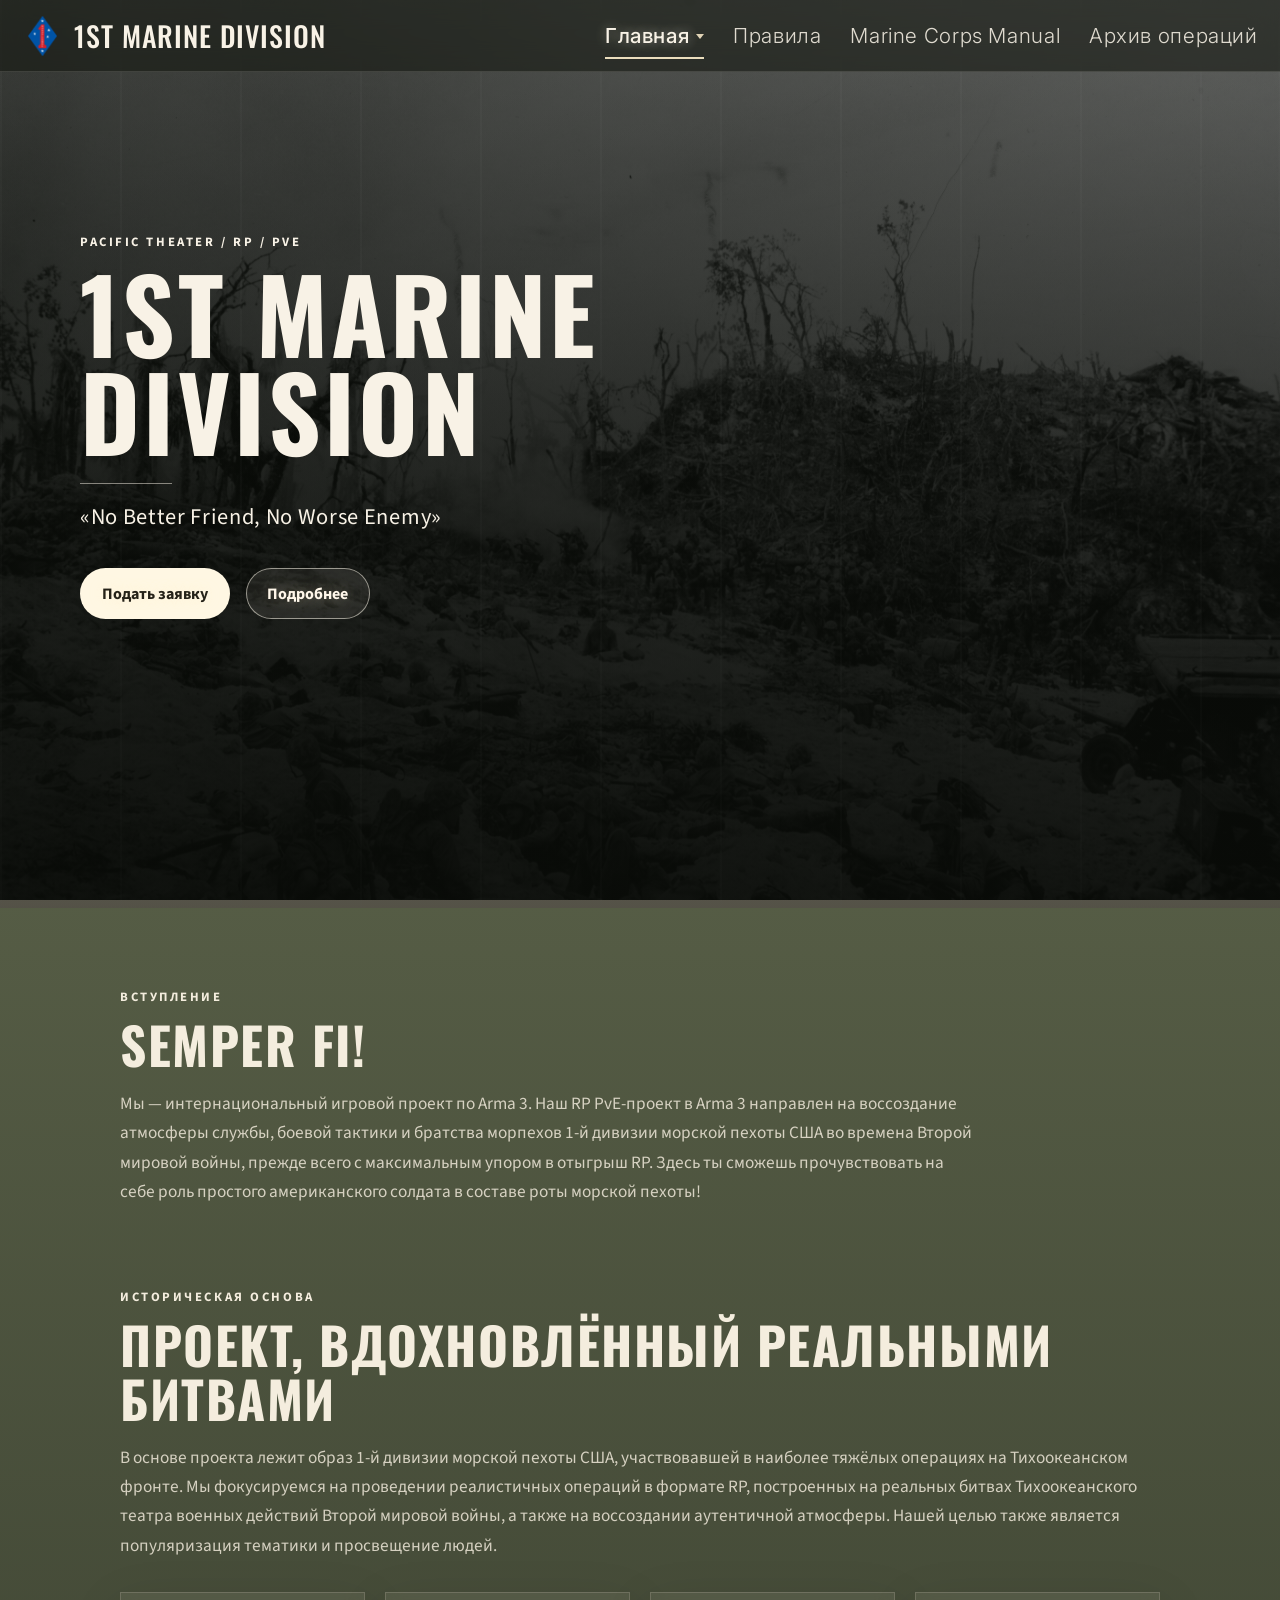
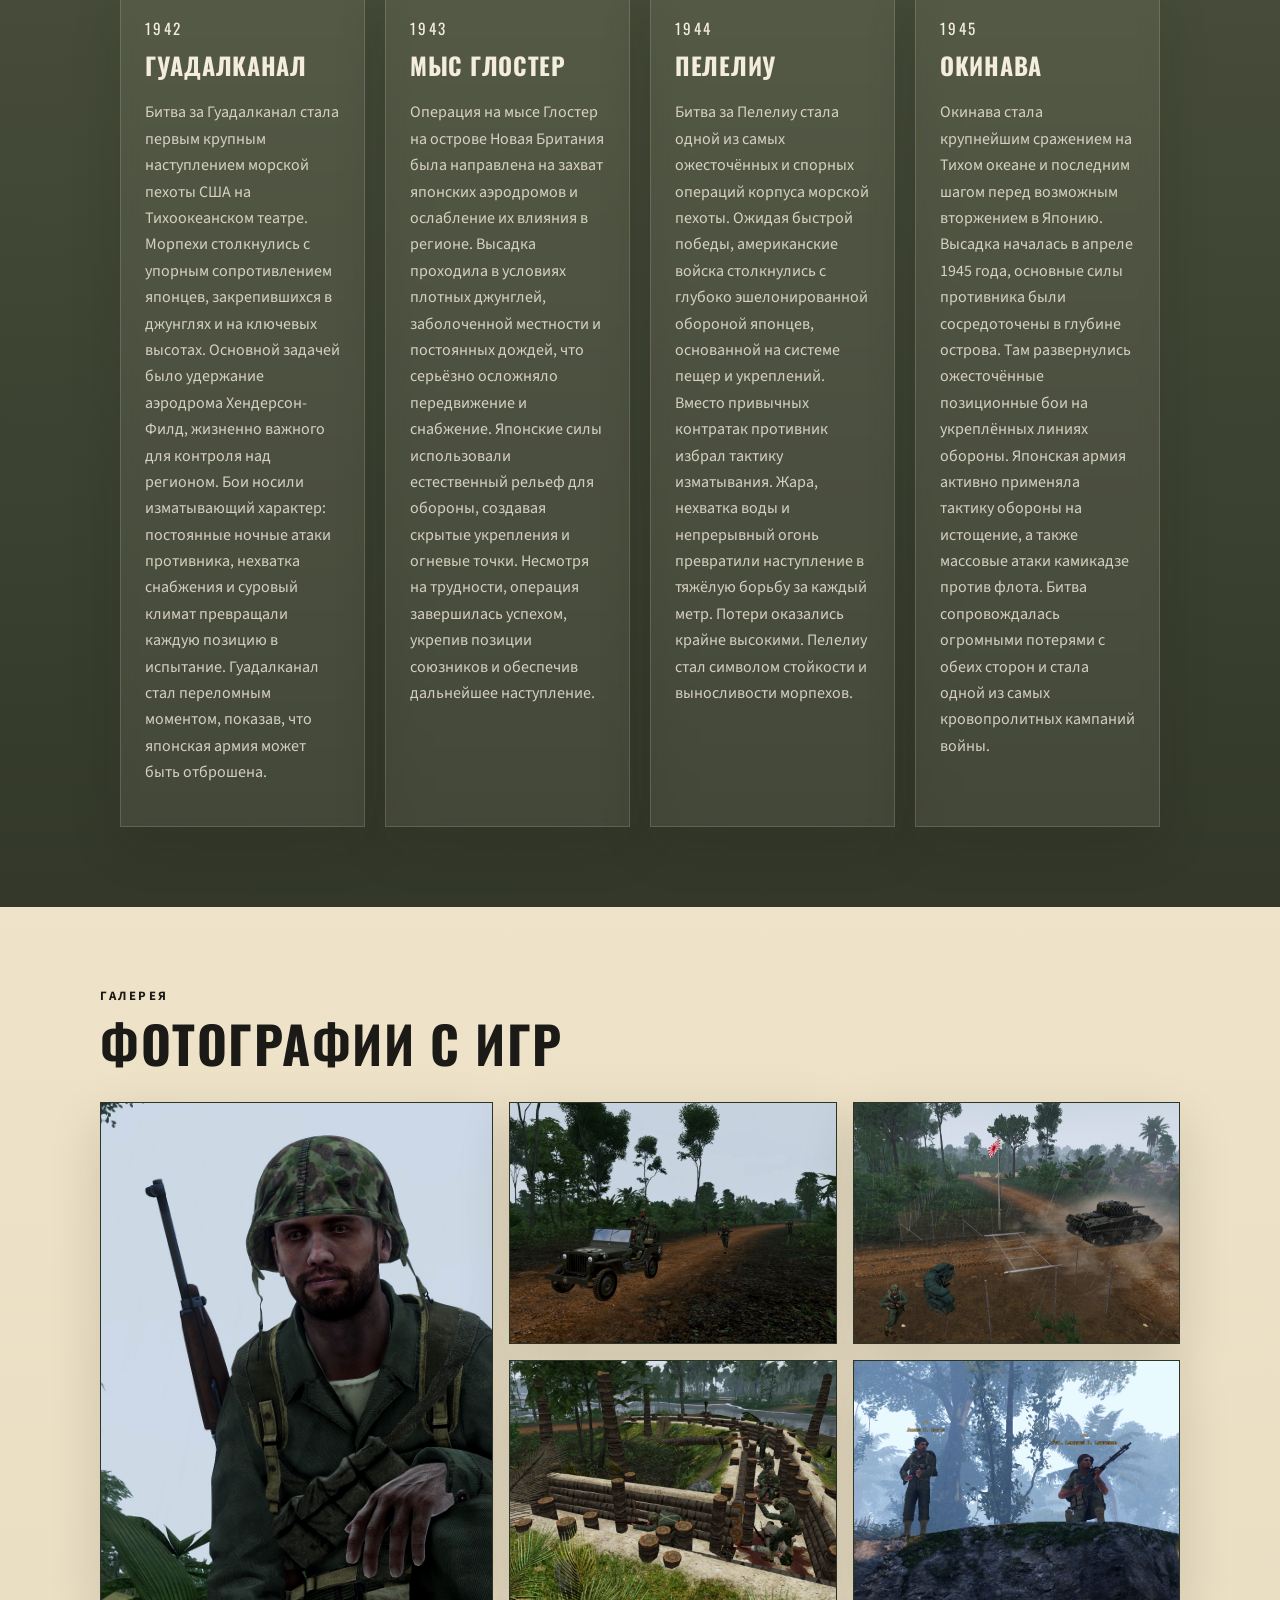
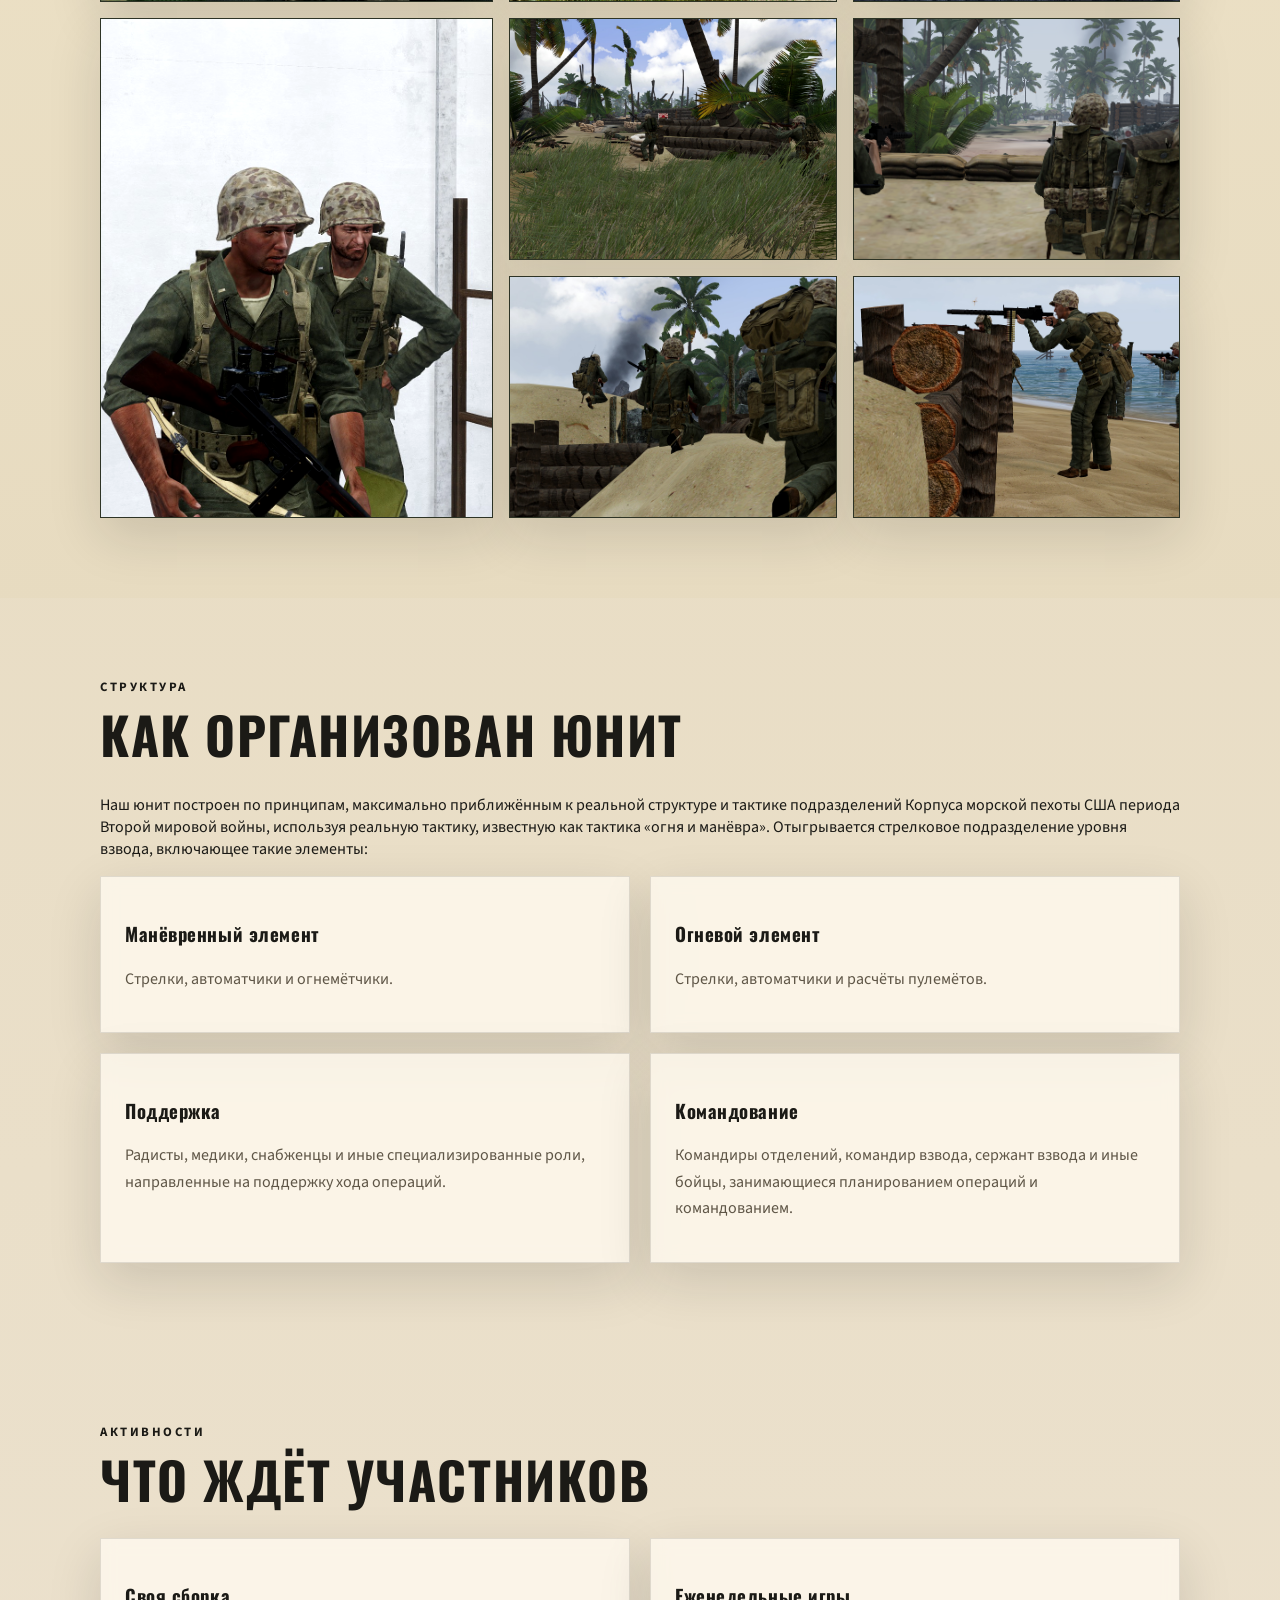
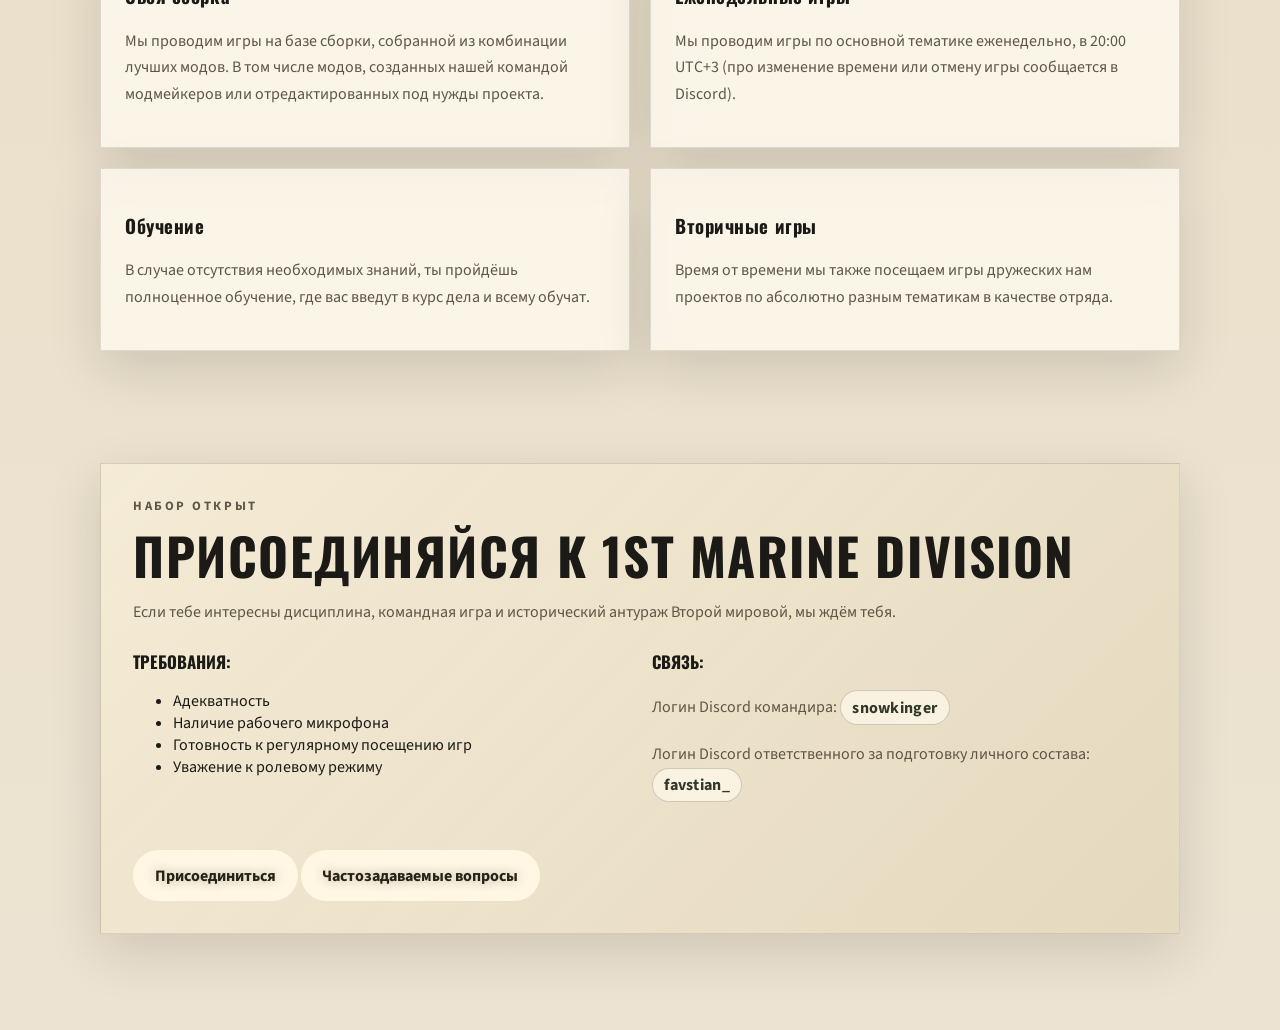
==== index.html @ 90c574a6 "Update index.html" ====
<!DOCTYPE html>
<html lang="ru">
<head>
  <meta charset="UTF-8">
  <meta name="viewport" content="width=device-width, initial-scale=1.0">
  <title>1st Marine Division</title>
  <link rel="icon" type="image/png" href="assets/favicon.png">
  <meta
    name="description"
    content="Сайт проекта по Второй мировой войне, посвященного отыгрышу 1-й дивизии морской пехоты США."
  >
  <link rel="preconnect" href="https://fonts.googleapis.com">
  <link rel="preconnect" href="https://fonts.gstatic.com" crossorigin>
  <link
    href="https://fonts.googleapis.com/css2?family=Oswald:wght@400;500;600&family=Source+Sans+3:wght@400;500;600;700&display=swap"
    rel="stylesheet"
  >
  <link href="https://fonts.googleapis.com/css2?family=Alan+Sans:wght@300..900&family=Inter:ital,opsz,wght@0,14..32,100..900;1,14..32,100..900&family=Montserrat:ital,wght@0,100..900;1,100..900&family=Unbounded:wght@200..900&display=swap" rel="stylesheet">
  <link rel="stylesheet" href="styles.css">
</head>
<body class="page-home">
  <header class="hero" id="top">
    <nav class="site-nav">
      <a class="brand" href="index.html">
        <img
          class="brand-logo"
          src="assets/insignia.png"
          alt="Логотип 1st Marine Division"
        >
        <span>1st Marine Division</span>
      </a>
      <div class="nav-links">
        <div class="nav-group">
          <a class="nav-link active" href="index.html">Главная</a>
          <div class="nav-dropdown">
            <a href="faq.html">FAQ</a>
            <a href="boot-camp.html">Как начать играть</a>
          </div>
        </div>
        <a class="nav-link" href="rules.html">Правила</a>
        <a class="nav-link" href="manual.html">Marine Corps Manual</a>
        <a class="nav-link" href="archive.html">Архив операций</a>
      </div>
    </nav>

    <div class="hero-overlay"></div>
    <div class="hero-content">
      <p class="eyebrow">Pacific Theater / RP / PvE</p>
      <h1>1st Marine Division</h1>
      <p class="hero-text">
        «No Better Friend, No Worse Enemy»
      </p>
      <div class="hero-actions">
        <a class="button button-primary" href="#join">Подать заявку</a>
        <a class="button button-secondary" href="#about">Подробнее</a>
      </div>
    </div>
  </header>

  <main>
    <section class="band narrative-band">
      <section class="section intro intro-band" id="about">
        <div class="section-heading">
          <p class="section-kicker">Вступление</p>
          <h2>Semper Fi!</h2>
          <p class="intro-lead">
            Мы — интернациональный игровой проект по Arma 3. Наш RP PvE-проект в Arma 3
            направлен на воссоздание атмосферы службы, боевой тактики и братства морпехов
            1-й дивизии морской пехоты США во времена Второй мировой войны, прежде всего с
            максимальным упором в отыгрыш RP. Здесь ты сможешь прочувствовать на себе роль
            простого американского солдата в составе роты морской пехоты!
          </p>
        </div>
      </section>

      <section class="section history-band" id="history">
        <div class="section-heading narrow">
          <p class="section-kicker">Историческая основа</p>
          <h2>Проект, вдохновлённый реальными битвами</h2>
          <p>
            В основе проекта лежит образ 1-й дивизии морской пехоты США, участвовавшей
            в наиболее тяжёлых операциях на Тихоокеанском фронте. Мы фокусируемся на
            проведении реалистичных операций в формате RP, построенных на реальных битвах
            Тихоокеанского театра военных действий Второй мировой войны, а также на
            воссоздании аутентичной атмосферы. Нашей целью также является популяризация
            тематики и просвещение людей.
          </p>
        </div>
        <div class="timeline">
          <article class="timeline-item">
            <span>1942</span>
            <h3>Гуадалканал</h3>
            <p>Битва за Гуадалканал стала первым крупным наступлением морской пехоты США на Тихоокеанском театре. Морпехи столкнулись с упорным сопротивлением японцев, закрепившихся в джунглях и на ключевых высотах. Основной задачей было удержание аэродрома Хендерсон-Филд, жизненно важного для контроля над регионом. Бои носили изматывающий характер: постоянные ночные атаки противника, нехватка снабжения и суровый климат превращали каждую позицию в испытание. Гуадалканал стал переломным моментом, показав, что японская армия может быть отброшена.</p>
          </article>
          <article class="timeline-item">
            <span>1943</span>
            <h3>Мыс Глостер</h3>
            <p>Операция на мысе Глостер на острове Новая Британия была направлена на захват японских аэродромов и ослабление их влияния в регионе. Высадка проходила в условиях плотных джунглей, заболоченной местности и постоянных дождей, что серьёзно осложняло передвижение и снабжение. Японские силы использовали естественный рельеф для обороны, создавая скрытые укрепления и огневые точки. Несмотря на трудности, операция завершилась успехом, укрепив позиции союзников и обеспечив дальнейшее наступление.</p>
          </article>
          <article class="timeline-item">
            <span>1944</span>
            <h3>Пелелиу</h3>
            <p>Битва за Пелелиу стала одной из самых ожесточённых и спорных операций корпуса морской пехоты. Ожидая быстрой победы, американские войска столкнулись с глубоко эшелонированной обороной японцев, основанной на системе пещер и укреплений. Вместо привычных контратак противник избрал тактику изматывания. Жара, нехватка воды и непрерывный огонь превратили наступление в тяжёлую борьбу за каждый метр. Потери оказались крайне высокими. Пелелиу стал символом стойкости и выносливости морпехов.</p>
          </article>
          <article class="timeline-item">
            <span>1945</span>
            <h3>Окинава</h3>
            <p>Окинава стала крупнейшим сражением на Тихом океане и последним шагом перед возможным вторжением в Японию. Высадка началась в апреле 1945 года, основные силы противника были сосредоточены в глубине острова. Там развернулись ожесточённые позиционные бои на укреплённых линиях обороны. Японская армия активно применяла тактику обороны на истощение, а также массовые атаки камикадзе против флота. Битва сопровождалась огромными потерями с обеих сторон и стала одной из самых кровопролитных кампаний войны.</p>
          </article>
          <!--<article class="timeline-item">
            <span>1965-1971</span>
            <h3>Вьетнам</h3>
             <p>Боевой путь 1 дивизии морской пехоты во Второй мировой войне на Тихом океане.</p> 
          </article>-->
        </div>
      </section>
    </section>

    <section class="section unit-gallery" id="gallery">
      <div class="section-heading">
        <p class="section-kicker">Галерея</p>
        <h2>Фотографии с игр</h2>
      </div>
      <div class="gallery-grid">
        <figure class="gallery-item gallery-item-large">
          <img src="assets/images/20260515193637_1.jpg" alt="">
        </figure>
        <figure class="gallery-item">
          <img src="assets/images/20DE491.jpg" alt="">
        </figure>
        <figure class="gallery-item">
          <img src="assets/images/200EDD1.jpg" alt="">
        </figure>
        <figure class="gallery-item">
          <img src="assets/images/207C771.jpg" alt="">
        </figure>
        <figure class="gallery-item">
          <img src="assets/images/image1.png" alt="">
        </figure>
        <figure class="gallery-item gallery-item-large">
          <img src="assets/images/image2.jpg" alt="">
        </figure>
        <figure class="gallery-item">
          <img src="assets/images/image3.jpg" alt="">
        </figure>
        <figure class="gallery-item">
          <img src="assets/images/image4.png" alt="">
        </figure>
        <figure class="gallery-item">
          <img src="assets/images/image5.jpg" alt="">
        </figure>
        <figure class="gallery-item">
          <img src="assets/images/image6.jpg" alt="">
        </figure>
      </div>
    </section>

    <section class="section" id="structure">
      <div class="section-heading">
        <p class="section-kicker">Структура</p>
        <h2>Как организован юнит</h2>
      </div>
      <p>
        Наш юнит построен по принципам, максимально приближённым к реальной структуре и тактике подразделений Корпуса морской пехоты США периода Второй
        мировой войны, используя реальную тактику, известную как тактика «огня и манёвра». Отыгрывается стрелковое подразделение уровня взвода, включающее такие элементы:
      </p>
      <div class="structure-grid">
        <article class="panel">
          <h3>Манёвренный элемент</h3>
          <p>Стрелки, автоматчики и огнемётчики.</p>
        </article>
        <article class="panel">
          <h3>Огневой элемент</h3>
          <p>Стрелки, автоматчики и расчёты пулемётов.</p>
        </article>
        <article class="panel">
          <h3>Поддержка</h3>
          <p>Радисты, медики, снабженцы и иные специализированные роли, направленные на поддержку хода операций.</p>
        </article>
        <article class="panel">
          <h3>Командование</h3>
          <p>Командиры отделений, командир взвода, сержант взвода и иные бойцы, занимающиеся планированием операций и командованием.</p>
        </article>
      </div>
    </section>

    <section class="section operations">
      <div class="section-heading">
        <p class="section-kicker">Активности</p>
        <h2>Что ждёт участников</h2>
      </div>
      <div class="operations-grid">
        <div class="operation-card">
          <h3>Своя сборка</h3>
          <p>Мы проводим игры на базе сборки, собранной из комбинации лучших модов. В том числе модов, созданных нашей командой модмейкеров или отредактированных под нужды проекта.</p>
        </div>
        <div class="operation-card">
          <h3>Еженедельные игры</h3>
          <p>Мы проводим игры по основной тематике еженедельно, в 20:00 UTC+3 (про изменение времени или отмену игры сообщается в Discord).</p>
        </div>
        <div class="operation-card">
          <h3>Обучение</h3>
          <p>В случае отсутствия необходимых знаний, ты пройдёшь полноценное обучение, где вас введут в курс дела и всему обучат.</p>
        </div>
        <div class="operation-card">
          <h3>Вторичные игры</h3>
          <p>Время от времени мы также посещаем игры дружеских нам проектов по абсолютно разным тематикам в качестве отряда.</p>
        </div>
      </div>
    </section>

    <section class="section join" id="join">
      <div class="join-box">
        <p class="section-kicker">Набор открыт</p>
        <h2>Присоединяйся к 1st Marine Division</h2>
        <p>
          Если тебе интересны дисциплина, командная игра и исторический антураж Второй мировой, мы ждём тебя.
        </p>
        <div class="join-details">
          <div>
            <strong>Требования:</strong>
            <ul>
            <li>Адекватность</li>
            <li>Наличие рабочего микрофона</li>
            <li>Готовность к регулярному посещению игр</li>
            <li>Уважение к ролевому режиму</li>
            </ul>
          </div>
          <div>
            <strong>Связь:</strong>
            <p>Логин Discord командира: <span class="contact-pill">snowkinger</span></p>
            <p>Логин Discord ответственного за подготовку личного состава: <span class="contact-pill">favstian_</span></p>
          </div>
        </div>
        <a class="button button-primary" href="boot-camp.html" target="_blank" rel="noreferrer">
          Присоединиться
        </a>
        <a class="button button-primary" href="faq.html" target="_blank" rel="noreferrer">
          Частозадаваемые вопросы
        </a>
      </div>
    </section>
  </main>
  <script>
    document.addEventListener('DOMContentLoaded', () => {
      const pills = document.querySelectorAll('.contact-pill');

      pills.forEach((pill) => {
        pill.setAttribute('role', 'button');
        pill.setAttribute('tabindex', '0');
        pill.setAttribute('title', 'Кликните, чтобы скопировать');

        const copyValue = async () => {
          const text = pill.textContent.trim();
          const originalText = pill.dataset.originalText || text;
          pill.dataset.originalText = originalText;

          try {
            if (navigator.clipboard && navigator.clipboard.writeText) {
              await navigator.clipboard.writeText(text);
            } else {
              const textarea = document.createElement('textarea');
              textarea.value = text;
              textarea.style.position = 'fixed';
              textarea.style.left = '-9999px';
              document.body.appendChild(textarea);
              textarea.select();
              document.execCommand('copy');
              document.body.removeChild(textarea);
            }
            pill.textContent = 'Скопировано!';
            pill.classList.add('copied');
          } catch (error) {
            pill.textContent = 'Ошибка копирования';
            pill.classList.add('copied');
          }

          setTimeout(() => {
            pill.textContent = originalText;
            pill.classList.remove('copied');
          }, 1400);
        };

        pill.addEventListener('click', copyValue);
        pill.addEventListener('keydown', (event) => {
          if (event.key === 'Enter' || event.key === ' ') {
            event.preventDefault();
            copyValue();
          }
        });
      });
    });
  </script>
</body>
</html>
---- styles.css ----
:root {
  --bg: #f0e4c8;
  --bg-soft: #efe6d4;
  --ink: #1b1a16;
  --muted: #5f5647;
  --olive: #586247;
  --olive-deep: #313829;
  --sand: #ccb891;
  --line: rgba(27, 26, 22, 0.12);
  --card: rgba(255, 250, 240, 0.78);
  --shadow: 0 18px 50px rgba(22, 21, 18, 0.14);
}

* {
  box-sizing: border-box;
}

html {
  scroll-behavior: smooth;
}

body {
  margin: 0;
  font-family: "Source Sans 3", sans-serif;
  color: var(--ink);
  background:
    radial-gradient(circle at top, rgba(255, 244, 217, 0.75), transparent 38%),
    linear-gradient(180deg, #efe4c9 0%, #e7dbc0 50%, #ede3d2 100%);
  overflow-x: hidden;
}

body.page-home {
  background:
    radial-gradient(circle at top, rgba(255, 244, 217, 0.75), transparent 38%),
    linear-gradient(180deg, #efe4c9 0%, #e7dbc0 50%, #ede3d2 100%);
}

body.page-boot-camp {
  background:
    radial-gradient(circle at top, rgba(224, 215, 182, 0.58), transparent 34%),
    linear-gradient(180deg, #d9d1bb 0%, #c8bfab 46%, #ddd6c7 100%);
}

body.page-faq {
  background:
    radial-gradient(circle at top, rgba(214, 225, 211, 0.58), transparent 34%),
    linear-gradient(180deg, #d6ded6 0%, #c1ccc2 46%, #dfe6dc 100%);
}

body.page-rules {
  background:
    radial-gradient(circle at top, rgba(220, 203, 177, 0.54), transparent 34%),
    linear-gradient(180deg, #ddd2bf 0%, #cfbea4 48%, #e3d8c7 100%);
}

body.page-manual {
  background:
    radial-gradient(circle at top, rgba(206, 216, 195, 0.6), transparent 34%),
    linear-gradient(180deg, #d2d8c8 0%, #bfc7b1 48%, #dce1d4 100%);
}

body.page-stories {
  background:
    radial-gradient(circle at top, rgba(216, 202, 181, 0.55), transparent 34%),
    linear-gradient(180deg, #d8cebf 0%, #c7b9a6 44%, #e1d8cb 100%);
}

a {
  color: inherit;
  text-decoration: none;
}

.hero {
  position: relative;
  min-height: 100vh;
  padding: 1.5rem 1.25rem 5rem;
  display: flex;
  flex-direction: column;
  background:
    linear-gradient(rgba(10, 13, 9, 0.36), rgba(10, 13, 9, 0.78)),
    linear-gradient(90deg, rgba(16, 20, 13, 0.48), rgba(16, 20, 13, 0.14)),
    url("assets/images/hero-home.jpg") center 34%/cover;
  background-attachment: fixed;
  color: #f8f2e6;
}

.hero-overlay {
  position: absolute;
  inset: 0;
  background:
    linear-gradient(180deg, rgba(8, 10, 7, 0.2), rgba(8, 10, 7, 0.68)),
    repeating-linear-gradient(
      90deg,
      rgba(255, 255, 255, 0.03) 0,
      rgba(255, 255, 255, 0.03) 2px,
      transparent 2px,
      transparent 120px
    );
}

.site-nav,
.hero-content {
  position: relative;
  z-index: 1;
}

.site-nav {
  position: fixed;
  top: 0;
  left: 0;
  z-index: 20;
  max-width: none;
  width: 100%;
  margin: 0;
  display: flex;
  align-items: center;
  justify-content: space-between;
  gap: 1rem;
  padding: 0.95rem 1.4rem;
  border-bottom: 1px solid rgba(248, 242, 230, 0.14);
  background: rgba(20, 24, 17, 0.58);
  backdrop-filter: blur(14px);
  color: #f8f2e6;
}

.brand,
.nav-links a,
h1,
h2,
h3 {
  font-family: "Oswald", sans-serif;
  letter-spacing: 0.03em;
}

.brand {
  display: inline-flex;
  align-items: center;
  gap: 0.75rem;
  font-size: 1.75rem;
  text-transform: uppercase;
  font-weight: 500;
}

.brand-logo {
  width: 40px;
  height: 40px;
  object-fit: contain;
  flex: 0 0 auto;
}

.nav-links {
  display: flex;
  flex-wrap: wrap;
  gap: 1.8rem;
  font-size: 1.29rem;
  margin-left: auto;
  justify-content: flex-end;
  align-items: center;
  height: 100%;
}

.nav-links a {
  opacity: 0.88;
  font-family: "Inter", sans-serif;
  font-weight: 300;
}

.nav-link {
  position: relative;
  display: inline-flex;
  align-items: center;
  min-height: 100%;
  padding: 0.45rem 0;
  transition: opacity 160ms ease, text-shadow 160ms ease;
}

.nav-link.active,
.nav-link:hover,
.nav-group:hover > .nav-link,
.nav-group:focus-within > .nav-link {
  opacity: 1;
  text-shadow: 0 0 12px rgba(248, 242, 230, 0.4), 0 0 24px rgba(248, 242, 230, 0.2);
  letter-spacing: 0.03em;
  font-weight: 500;
  transition: font-weight 160ms ease;
}

.nav-link::after {
  content: "";
  position: absolute;
  left: 50%;
  right: 50%;
  bottom: -0.2rem;
  height: 2px;
  background: rgba(245, 231, 199, 0.95);
  transition: left 220ms ease, right 220ms ease, opacity 220ms ease;
  opacity: 0;
  letter-spacing: 0.03em;
}

.page-subtitle a:link {
    color: #3498db;
    text-decoration: none;
    display: inline-block;
    position: relative;
}
.page-subtitle a:visited {
    color: #3498db;
    text-decoration: none;
    display: inline-block;
    position: relative;
}
.page-subtitle a:hover {
    color: #1e6c9f;
}
.page-subtitle a::after {
    content: '';
    position: absolute;
    width: 100%;
    height: 2px;
    bottom: -2px;
    left: 0;
    background-color: #1e6c9f;
    color: #1e6c9f;

    box-shadow: 0 0 8px #1e6c9f, 0 0 15px rgba(52, 152, 219, 0.6);
    
    transform: scaleX(0);
    transform-origin: center;
    transition: transform 0.1s ease-in-out; 
}
.page-subtitle a:hover::after {
    transform: scaleX(1);
}

.faq-item a:link {
    color: #3498db;
    text-decoration: none;
    display: inline-block;
    position: relative;
}
.faq-item a:visited {
    color: #3498db;
    text-decoration: none;
    display: inline-block;
    position: relative;
}
.faq-item a:hover {
    color: #1e6c9f;
}
.faq-item a::after {
    content: '';
    position: absolute;
    width: 100%;
    height: 2px;
    bottom: -2px;
    left: 0;
    background-color: #1e6c9f;
    color: #1e6c9f;

    box-shadow: 0 0 8px #1e6c9f, 0 0 15px rgba(52, 152, 219, 0.6);
    
    transform: scaleX(0);
    transform-origin: center;
    transition: transform 0.1s ease-in-out; 
}
.faq-item a:hover::after {
    transform: scaleX(1);
}

.rule-block a:link {
    color: #3498db;
    text-decoration: none;
    display: inline-block;
    position: relative;
}
.rule-block a:visited {
    color: #3498db;
    text-decoration: none;
    display: inline-block;
    position: relative;
}
.rule-block a:hover {
    color: #1e6c9f;
}
.rule-block a::after {
    content: '';
    position: absolute;
    width: 100%;
    height: 2px;
    bottom: -2px;
    left: 0;
    background-color: #1e6c9f;
    color: #1e6c9f;

    box-shadow: 0 0 8px #1e6c9f, 0 0 15px rgba(52, 152, 219, 0.6);
    
    transform: scaleX(0);
    transform-origin: center;
    transition: transform 0.1s ease-in-out; 
}
.rule-block a:hover::after {
    transform: scaleX(1);
}

.nav-link.active::after,
.nav-link:hover::after,
.nav-group:hover > .nav-link::after,
.nav-group:focus-within > .nav-link::after {
  left: 0;
  right: 0;
  opacity: 1;
}

.nav-group {
  position: relative;
  display: inline-flex;
  align-items: center;
  min-height: 100%;
}

.nav-group > .nav-link {
  display: inline-flex;
  align-items: center;
  gap: 0.45rem;
}

.nav-group > .nav-link::before {
  content: "";
  width: 0;
  height: 0;
  border-left: 4px solid transparent;
  border-right: 4px solid transparent;
  border-top: 5px solid rgba(245, 231, 199, 0.9);
  order: 2;
  transform: translateY(1px);
}

.nav-dropdown {
  position: absolute;
  top: calc(100% + 0.7rem);
  left: 50%;
  min-width: 180px;
  padding: 0.65rem;
  display: grid;
  gap: 0.35rem;
  border: 1px solid rgba(248, 242, 230, 0.14);
  border-radius: 14px;
  background: rgba(20, 24, 17, 0.9);
  box-shadow: var(--shadow);
  backdrop-filter: blur(16px);
  opacity: 0;
  visibility: hidden;
  transform: translateX(-50%) translateY(-6px);
  transition: opacity 160ms ease, transform 160ms ease, visibility 160ms ease;
}

.nav-dropdown a {
  padding: 0.55rem 0.75rem;
  border-radius: 10px;
  white-space: nowrap;
  transition: background 160ms ease, text-shadow 160ms ease, opacity 160ms ease;
}

.nav-dropdown a:hover {
  background: rgba(245, 231, 199, 0.12);
  opacity: 1;
  text-shadow: 0 0 12px rgba(248, 242, 230, 0.4), 0 0 24px rgba(248, 242, 230, 0.2);
}

.nav-group:hover .nav-dropdown,
.nav-group:focus-within .nav-dropdown {
  opacity: 1;
  visibility: visible;
  transform: translateX(-50%) translateY(0);
}

.hero-content {
  max-width: 1120px;
  margin: 0 auto;
  min-height: calc(100vh - 96px);
  width: 100%;
  display: flex;
  flex-direction: column;
  justify-content: center;
  padding-top: 6vh;
  padding-bottom: 6vh;
}

.eyebrow,
.section-kicker {
  margin: 0 0 0.75rem;
  text-transform: uppercase;
  letter-spacing: 0.2em;
  font-size: 0.8rem;
  font-weight: 700;
}

h1 {
  max-width: 860px;
  margin: 0;
  font-size: clamp(3rem, 8vw, 6.4rem);
  line-height: 0.96;
  text-transform: uppercase;
}

.hero-text {
  max-width: 540px;
  margin: 1.5rem 0 0;
  font-size: 1.4rem;
  line-height: 1.6;
  letter-spacing: 0.03em;
}

.hero-text::before {
  content: "";
  display: block;
  width: 92px;
  height: 1px;
  margin-bottom: 1rem;
  background: rgba(248, 242, 230, 0.5);
}

.hero-actions {
  display: flex;
  flex-wrap: wrap;
  gap: 1rem;
  margin-top: 2rem;
}

.button {
  display: inline-flex;
  align-items: center;
  justify-content: center;
  min-height: 48px;
  padding: 0.85rem 1.3rem;
  border-radius: 999px;
  border: 1px solid transparent;
  font-weight: 700;
  transition: transform 160ms ease, background-color 160ms ease, border-color 160ms ease, box-shadow 180ms ease, filter 180ms ease;
  box-shadow: 0 0 0 0 rgba(255, 247, 227, 0.4);
}

.button:hover,
.button:focus-visible {
  transform: translateY(-2px);
  box-shadow: 0 0 24px 8px rgba(255, 247, 227, 0.28);
}

.button-primary,
.button-secondary,
.button-primary-a {
  text-shadow: 0 0 14px rgba(255, 242, 209, 0.36);
}

.button-primary:hover,
.button-secondary:hover,
.button-primary-a:hover {
  box-shadow: 0 0 28px 10px rgba(255, 247, 227, 0.28);
}

.button-primary {
  background: #fff7e3;
  color: #252218;
}

.button-primary-a {
  background: #dfc480;
  color: #252218;
}

.button-secondary {
  border-color: rgba(248, 242, 230, 0.55);
  background: rgba(248, 242, 230, 0.08);
  color: #fff7ea;
}

.join-box .button,
.info-card .button,
.panel .button,
.card .button,
.operation-card .button,
.faq-item .button,
.rule-block .button,
.button-dark-glow {
  box-shadow: 0 0 0 0 rgba(30, 23, 15, 0.32);
  text-shadow: 0 0 12px rgba(37, 30, 20, 0.32);
}

.join-box .button:hover,
.info-card .button:hover,
.panel .button:hover,
.card .button:hover,
.operation-card .button:hover,
.faq-item .button:hover,
.rule-block .button:hover,
.button-dark-glow:hover {
  box-shadow: 0 0 28px 10px rgba(35, 26, 16, 0.32);
}

.section {
  max-width: 1120px;
  margin: 0 auto;
  padding: 5rem 1.25rem;
}

.section-heading {
  max-width: 760px;
  margin-bottom: 2rem;
}

.section-heading.narrow {
  max-width: 860px;
}

h2 {
  margin: 0;
  font-size: clamp(2rem, 4vw, 3.6rem);
  line-height: 1.05;
  text-transform: uppercase;
}

.section-heading p:last-child {
  color: var(--muted);
  font-size: 1.08rem;
  line-height: 1.7;
}

.intro .section-heading {
  max-width: 920px;
  margin-bottom: 0;
}

.intro h2 {
  margin-bottom: 1rem;
}

.intro-lead {
  font-size: 1.2rem;
  line-height: 1.85;
}

.intro-grid,
.structure-grid,
.operations-grid {
  display: grid;
  gap: 1.25rem;
}

.intro-grid {
  grid-template-columns: repeat(3, minmax(0, 1fr));
}

.card,
.panel,
.operation-card,
.timeline-item,
.join-box {
  border: 1px solid var(--line);
  background: var(--card);
  box-shadow: var(--shadow);
  backdrop-filter: blur(8px);
}

.card,
.panel,
.operation-card {
  padding: 1.5rem;
}

.card p,
.panel p,
.operation-card p,
.timeline-item p,
.join-box p {
  color: var(--muted);
  line-height: 1.65;
}

.band {
  max-width: none;
  padding-left: 0;
  padding-right: 0;
  background:
    linear-gradient(180deg, rgba(75, 83, 60, 0.94), rgba(43, 49, 35, 0.96)),
    linear-gradient(135deg, rgba(255, 255, 255, 0.06), transparent);
  color: #f4edde;
}

.narrative-band {
  padding-top: 0;
  padding-bottom: 0;
}

.band .section-heading,
.band .timeline {
  max-width: 1120px;
  margin-left: auto;
  margin-right: auto;
  padding-left: 1.25rem;
  padding-right: 1.25rem;
}

.band .section-heading p:last-child,
.band .timeline-item p {
  color: rgba(244, 237, 222, 0.82);
}

.intro-band {
  padding-bottom: 2rem;
  background: transparent;
}

.history-band {
  padding-top: 2rem;
  background: transparent;
}

.intro-band .section-kicker,
.intro-band h2,
.intro-band .intro-lead {
  color: #f4edde;
}

.intro-band .intro-lead {
  max-width: 860px;
}

.timeline {
  display: grid;
  grid-template-columns: repeat(4, minmax(0, 1fr));
  gap: 1.25rem;
}

@media (max-width: 1020px) {
  .timeline {
    grid-template-columns: repeat(2, minmax(0, 1fr));
  }
}

.timeline-item {
  padding: 1.5rem;
  background: rgba(245, 237, 221, 0.08);
  border-color: rgba(245, 237, 221, 0.16);
}

.timeline-item span {
  font-family: "Oswald", sans-serif;
  font-size: 0.95rem;
  letter-spacing: 0.15em;
}

.timeline-item h3 {
  margin: 0.4rem 0 0.6rem;
  font-size: 1.5rem;
  text-transform: uppercase;
}

.structure-grid,
.operations-grid {
  grid-template-columns: repeat(2, minmax(0, 1fr));
}

.unit-gallery {
  max-width: none;
  padding-left: 0;
  padding-right: 0;
  background:
    linear-gradient(180deg, rgba(239, 228, 201, 0.92), rgba(231, 219, 192, 0.96));
}

.unit-gallery-b {
  max-width: none;
  padding-left: 0;
  padding-right: 0;
  max-width: 1120px;
  margin-left: auto;
  margin-right: auto;
  padding-left: 1.25rem;
  padding-right: 1.25rem;
}

.unit-gallery .section-heading,
.gallery-grid {
  max-width: 1120px;
  margin-left: auto;
  margin-right: auto;
  padding-left: 1.25rem;
  padding-right: 1.25rem;
}

.gallery-grid {
  display: grid;
  grid-template-columns: 1.2fr 1fr 1fr;
  gap: 1rem;
}

.gallery-item {
  position: relative;
  min-height: 240px;
  margin: 0;
  overflow: hidden;
  border: 1px solid var(--line);
  background: var(--olive-deep);
  box-shadow: var(--shadow);
}

.gallery-item-large {
  grid-row: span 2;
  min-height: 500px;
}

.gallery-item img {
  width: 100%;
  height: 100%;
  display: block;
  object-fit: cover;
  filter: saturate(0.9) contrast(1.05);
  transition: transform 220ms ease, filter 220ms ease;
}

.gallery-item:hover img {
  transform: scale(1.04);
  filter: saturate(1) contrast(1.1);
}

.gallery-item figcaption {
  position: absolute;
  left: 0;
  right: 0;
  bottom: 0;
  padding: 1rem;
  font-family: "Oswald", sans-serif;
  font-size: 1rem;
  letter-spacing: 0.04em;
  text-transform: uppercase;
  color: #fff4df;
  background: linear-gradient(180deg, transparent, rgba(10, 13, 9, 0.82));
}

.join {
  padding-top: 2rem;
  padding-bottom: 6rem;
}

.join-box {
  padding: 2rem;
  background:
    linear-gradient(135deg, rgba(245, 235, 214, 0.95), rgba(227, 216, 188, 0.88));
}

.join-details {
  display: grid;
  grid-template-columns: repeat(2, minmax(0, 1fr));
  gap: 1rem 1.5rem;
  margin: 1.5rem 0 2rem;
}

.join-details strong {
  display: block;
  margin-bottom: 0.35rem;
  font-family: "Oswald", sans-serif;
  font-size: 1.05rem;
  text-transform: uppercase;
}

.contact-pill {
  display: inline-flex;
  align-items: center;
  padding: 0.2rem 0.7rem;
  border: 1px solid rgba(49, 56, 41, 0.22);
  border-radius: 999px;
  background: rgba(255, 248, 235, 0.72);
  color: var(--olive-deep);
  font-weight: 700;
  letter-spacing: 0.02em;
  cursor: pointer;
  transition: transform 180ms ease, box-shadow 180ms ease, background-color 180ms ease, color 180ms ease;
  box-shadow: 0 0 0 0 rgba(49, 56, 41, 0.18);
}

.contact-pill:hover {
  transform: translateY(-2px);
  box-shadow: 0 12px 26px -16px rgba(49, 56, 41, 0.45);
  background: rgba(255, 248, 235, 0.9);
}

.contact-pill:active {
  transform: translateY(0);
  box-shadow: 0 10px 18px -12px rgba(49, 56, 41, 0.35);
}

.contact-pill.copied {
  background: rgba(223, 230, 185, 0.95);
  color: #374224;
}

.site-footer {
  padding: 1.5rem 1.25rem 2.5rem;
  text-align: center;
  color: var(--muted);
}

.page-hero {
  position: relative;
  min-height: 52vh;
  padding: 8rem 1.25rem 4rem;
  display: flex;
  align-items: flex-end;
  background:
    linear-gradient(rgba(10, 13, 9, 0.42), rgba(10, 13, 9, 0.82)),
    linear-gradient(90deg, rgba(16, 20, 13, 0.52), rgba(16, 20, 13, 0.16)),
    url("assets/images/hero-home.jpg") center 28%/cover;
  background-attachment: fixed;
  color: #f8f2e6;
}

.page-hero.hero-boot-camp {
  background:
    linear-gradient(rgba(10, 13, 9, 0.42), rgba(10, 13, 9, 0.82)),
    linear-gradient(90deg, rgba(16, 20, 13, 0.52), rgba(16, 20, 13, 0.16)),
    url("assets/images/hero-boot.jpg") center/cover;
}

.page-hero.hero-faq {
  background:
    linear-gradient(rgba(11, 14, 11, 0.45), rgba(11, 14, 11, 0.84)),
    linear-gradient(90deg, rgba(23, 36, 25, 0.54), rgba(23, 36, 25, 0.14)),
    url("assets/images/hero-faq.jpg") center 26%/cover;
}

.page-hero.hero-rules {
  background:
    linear-gradient(rgba(14, 12, 9, 0.48), rgba(14, 12, 9, 0.84)),
    linear-gradient(90deg, rgba(52, 38, 23, 0.46), rgba(52, 38, 23, 0.14)),
    url("assets/images/hero-rules.jpg") center 32%/cover;
}

.page-hero.hero-manual {
  background:
    linear-gradient(rgba(9, 13, 10, 0.46), rgba(9, 13, 10, 0.84)),
    linear-gradient(90deg, rgba(20, 34, 24, 0.52), rgba(20, 34, 24, 0.14)),
    url("assets/images/hero-manual.png") center 80%/cover;
}

.page-hero.hero-stories {
  background:
    linear-gradient(rgba(14, 11, 9, 0.45), rgba(14, 11, 9, 0.84)),
    linear-gradient(90deg, rgba(56, 41, 29, 0.48), rgba(56, 41, 29, 0.16)),
    url("assets/images/hero-stories.jpg") center 28%/cover;
}

.page-hero-content {
  position: relative;
  z-index: 1;
  max-width: 1120px;
  width: 100%;
  margin: 0 auto;
}

.page-kicker {
  margin: 0 0 0.75rem;
  text-transform: uppercase;
  letter-spacing: 0.2em;
  font-size: 0.84rem;
  font-weight: 700;
}

.page-title {
  max-width: 820px;
  margin: 0;
  font-size: clamp(2.8rem, 6vw, 5rem);
  line-height: 0.96;
  text-transform: uppercase;
}

.page-subtitle {
  max-width: 760px;
  margin: 1.2rem 0 0;
  font-size: 1.15rem;
  line-height: 1.75;
  color: rgba(248, 242, 230, 0.88);
}

.page-main {
  padding: 3rem 0 5rem;
}

.content-grid,
.story-grid {
  max-width: 1120px;
  margin: 0 auto;
  padding: 0 1.25rem;
  display: grid;
  gap: 1.25rem;
}

.content-grid.two-col,
.story-grid {
  grid-template-columns: repeat(2, minmax(0, 1fr));
}

.info-card,
.story-card,
.faq-item,
.rule-block,
.manual-block {
  padding: 1.6rem;
  border: 1px solid var(--line);
  background: var(--card);
  box-shadow: var(--shadow);
}

.info-card p,
.story-card p,
.faq-item p,
.rule-block p,
.manual-block p,
.manual-block li,
.rule-block li {
  color: var(--muted);
  line-height: 1.7;
}

.info-card h3,
.story-card h3,
.faq-item h3,
.rule-block h3,
.manual-block h3 {
  margin-top: 0;
  margin-bottom: 0.7rem;
  font-size: 1.45rem;
  text-transform: uppercase;
}

.stack-section {
  max-width: 1120px;
  margin: 0 auto;
  padding: 0 1.25rem;
}

.stack-section + .stack-section {
  margin-top: 1.5rem;
}

.stack-section .section-heading {
  margin-bottom: 1.5rem;
}

.faq-list,
.rules-list,
.manual-list {
  display: grid;
  gap: 1rem;
}

.story-card-meta {
  margin-bottom: 0.8rem;
  font-family: "Oswald", sans-serif;
  font-size: 0.92rem;
  letter-spacing: 0.12em;
  text-transform: uppercase;
  color: var(--olive);
}

.rules-document {
  max-width: 1060px;
  margin: 0 auto;
  padding: 0 1.25rem;
}

.rules-section {
  padding: 2rem 0;
  border-bottom: 1px solid var(--line);
}

.rules-section:first-child {
  padding-top: 0;
}

.rules-section:last-child {
  border-bottom: 0;
}

.rules-section h2 {
  margin-bottom: 1.2rem;
}

.rules-section p,
.rules-section li {
  color: var(--muted);
  font-size: 1.05rem;
  line-height: 1.78;
}

.rules-numbered {
  display: grid;
  gap: 0.7rem;
  margin: 0;
  padding-left: 1.4rem;
}

.rules-document .rules-list {
  gap: 1rem;
}

.rules-document .rule-block {
  padding: 1.35rem 1.5rem;
}

.rules-document .rule-block h3 {
  font-size: 1.22rem;
}

.rules-document .rule-block h4 {
  margin: 1rem 0 0.4rem;
  font-family: "Oswald", sans-serif;
  font-size: 1rem;
  letter-spacing: 0.04em;
  text-transform: uppercase;
  color: var(--olive-deep);
}

.rules-document .rule-block ul {
  margin: 0.35rem 0 0.8rem;
  padding-left: 1.25rem;
}

.rule-note {
  padding: 0.75rem 0.9rem;
  border-left: 3px solid var(--olive);
  background: rgba(88, 98, 71, 0.08);
  color: var(--olive-deep);
}

@media (max-width: 860px) {
  .site-nav {
    align-items: flex-start;
    flex-wrap: wrap;
    gap: 0.65rem;
    padding: 0.7rem 0.9rem;
  }

  .brand {
    gap: 0.55rem;
    font-size: 1.22rem;
    line-height: 1;
  }

  .brand-logo {
    width: 32px;
    height: 32px;
  }

  .hero-content {
    min-height: calc(100vh - 132px);
    padding-top: 8rem;
    padding-bottom: 4vh;
  }

  .hero {
    min-height: 100svh;
    padding-left: 1rem;
    padding-right: 1rem;
    background-attachment: scroll;
  }

  h1 {
    max-width: 100%;
    font-size: 3rem;
  }

  h2,
  .page-title {
    font-size: 2.35rem;
  }

  .section {
    padding: 3.5rem 1rem;
  }

  .section-heading {
    margin-bottom: 1.45rem;
  }

  .intro-lead,
  .section-heading p:last-child,
  .page-subtitle {
    font-size: 1rem;
    line-height: 1.65;
  }

  .intro-grid,
  .timeline,
  .structure-grid,
  .operations-grid,
  .gallery-grid,
  .join-details,
  .content-grid.two-col,
  .story-grid {
    grid-template-columns: 1fr;
  }

  .gallery-item-large {
    min-height: 320px;
  }

  .nav-links {
    width: 100%;
    justify-content: flex-start;
    flex-wrap: nowrap;
    margin-left: 0;
    gap: 0.95rem;
    overflow-x: auto;
    padding: 0.15rem 0 0.25rem;
    font-size: 1rem;
    scrollbar-width: thin;
  }

  .nav-link,
  .nav-dropdown a {
    white-space: nowrap;
  }

  .nav-group {
    gap: 0.8rem;
    flex: 0 0 auto;
  }

  .nav-dropdown {
    position: static;
    min-width: 0;
    padding: 0;
    display: inline-flex;
    gap: 0.8rem;
    border: 0;
    background: transparent;
    box-shadow: none;
    backdrop-filter: none;
    opacity: 1;
    visibility: visible;
    transform: none;
  }

  .nav-group:hover .nav-dropdown,
  .nav-group:focus-within .nav-dropdown {
    transform: none;
  }

  .nav-dropdown a {
    padding: 0.45rem 0;
    border-radius: 0;
    font-size: 0.94em;
    opacity: 0.74;
  }

  .page-hero {
    min-height: 54svh;
    padding: 9rem 1rem 3rem;
    background-attachment: scroll;
  }

  .page-main {
    padding: 2.5rem 0 4rem;
  }

  .content-grid,
  .story-grid,
  .stack-section,
  .rules-document,
  .unit-gallery .section-heading,
  .gallery-grid,
  .band .section-heading,
  .band .timeline {
    padding-left: 1rem;
    padding-right: 1rem;
  }

  .card,
  .panel,
  .operation-card,
  .timeline-item,
  .join-box,
  .info-card,
  .story-card,
  .faq-item,
  .rule-block,
  .manual-block {
    padding: 1.15rem;
  }

  .gallery-item {
    min-height: 220px;
  }

  .rules-section {
    padding: 1.6rem 0;
  }

  .rules-section p,
  .rules-section li {
    font-size: 1rem;
    line-height: 1.68;
  }

}

@media (max-width: 560px) {
  .hero {
    min-height: 100svh;
    padding-bottom: 3rem;
  }

  .page-hero,
  .hero-boot-camp,
  .hero-faq,
  .hero-rules,
  .hero-manual,
  .hero-stories {
    min-height: 58svh;
    padding-top: 9.5rem;
    padding-bottom: 2.4rem;
    background-attachment: scroll;
  }

  h1 {
    font-size: 2.45rem;
    line-height: 1;
  }

  h2,
  .page-title {
    font-size: 2rem;
    line-height: 1.05;
  }

  .button {
    width: 100%;
  }

  .join-box > .button + .button,
  .info-card > .button + .button,
  .rule-block > .button + .button {
    margin-top: 0.85rem;
  }

  .hero-text {
    font-size: 1.08rem;
  }

  .nav-links {
    font-size: 0.92rem;
    gap: 0.8rem;
  }

  .brand {
    font-size: 1.05rem;
  }

  .brand-logo {
    width: 28px;
    height: 28px;
  }

  .hero-actions {
    gap: 0.7rem;
  }

  .eyebrow,
  .section-kicker,
  .page-kicker {
    letter-spacing: 0.14em;
    font-size: 0.72rem;
  }

  .hero-text {
    max-width: 100%;
  }

  .timeline-item h3,
  .info-card h3,
  .story-card h3,
  .faq-item h3,
  .rule-block h3,
  .manual-block h3 {
    font-size: 1.2rem;
  }

  .gallery-grid {
    gap: 0.75rem;
  }

  .gallery-item,
  .gallery-item-large {
    min-height: 230px;
  }

  .join-details {
    gap: 0.75rem;
  }

  .rules-numbered,
  .rules-document .rule-block ul {
    padding-left: 1.1rem;
  }

  .site-footer {
    padding: 1.25rem 1rem 2rem;
  }
}

@media (max-width: 390px) {
  .site-nav {
    padding-left: 0.75rem;
    padding-right: 0.75rem;
  }

  .brand span {
    max-width: 220px;
    overflow: hidden;
    text-overflow: ellipsis;
    white-space: nowrap;
  }

  .nav-links {
    font-size: 0.86rem;
  }

  h1 {
    font-size: 2.15rem;
  }

  h2,
  .page-title {
    font-size: 1.78rem;
  }

  .section,
  .content-grid,
  .story-grid,
  .stack-section,
  .rules-document,
  .unit-gallery .section-heading,
  .gallery-grid,
  .band .section-heading,
  .band .timeline {
    padding-left: 0.8rem;
    padding-right: 0.8rem;
  }
}
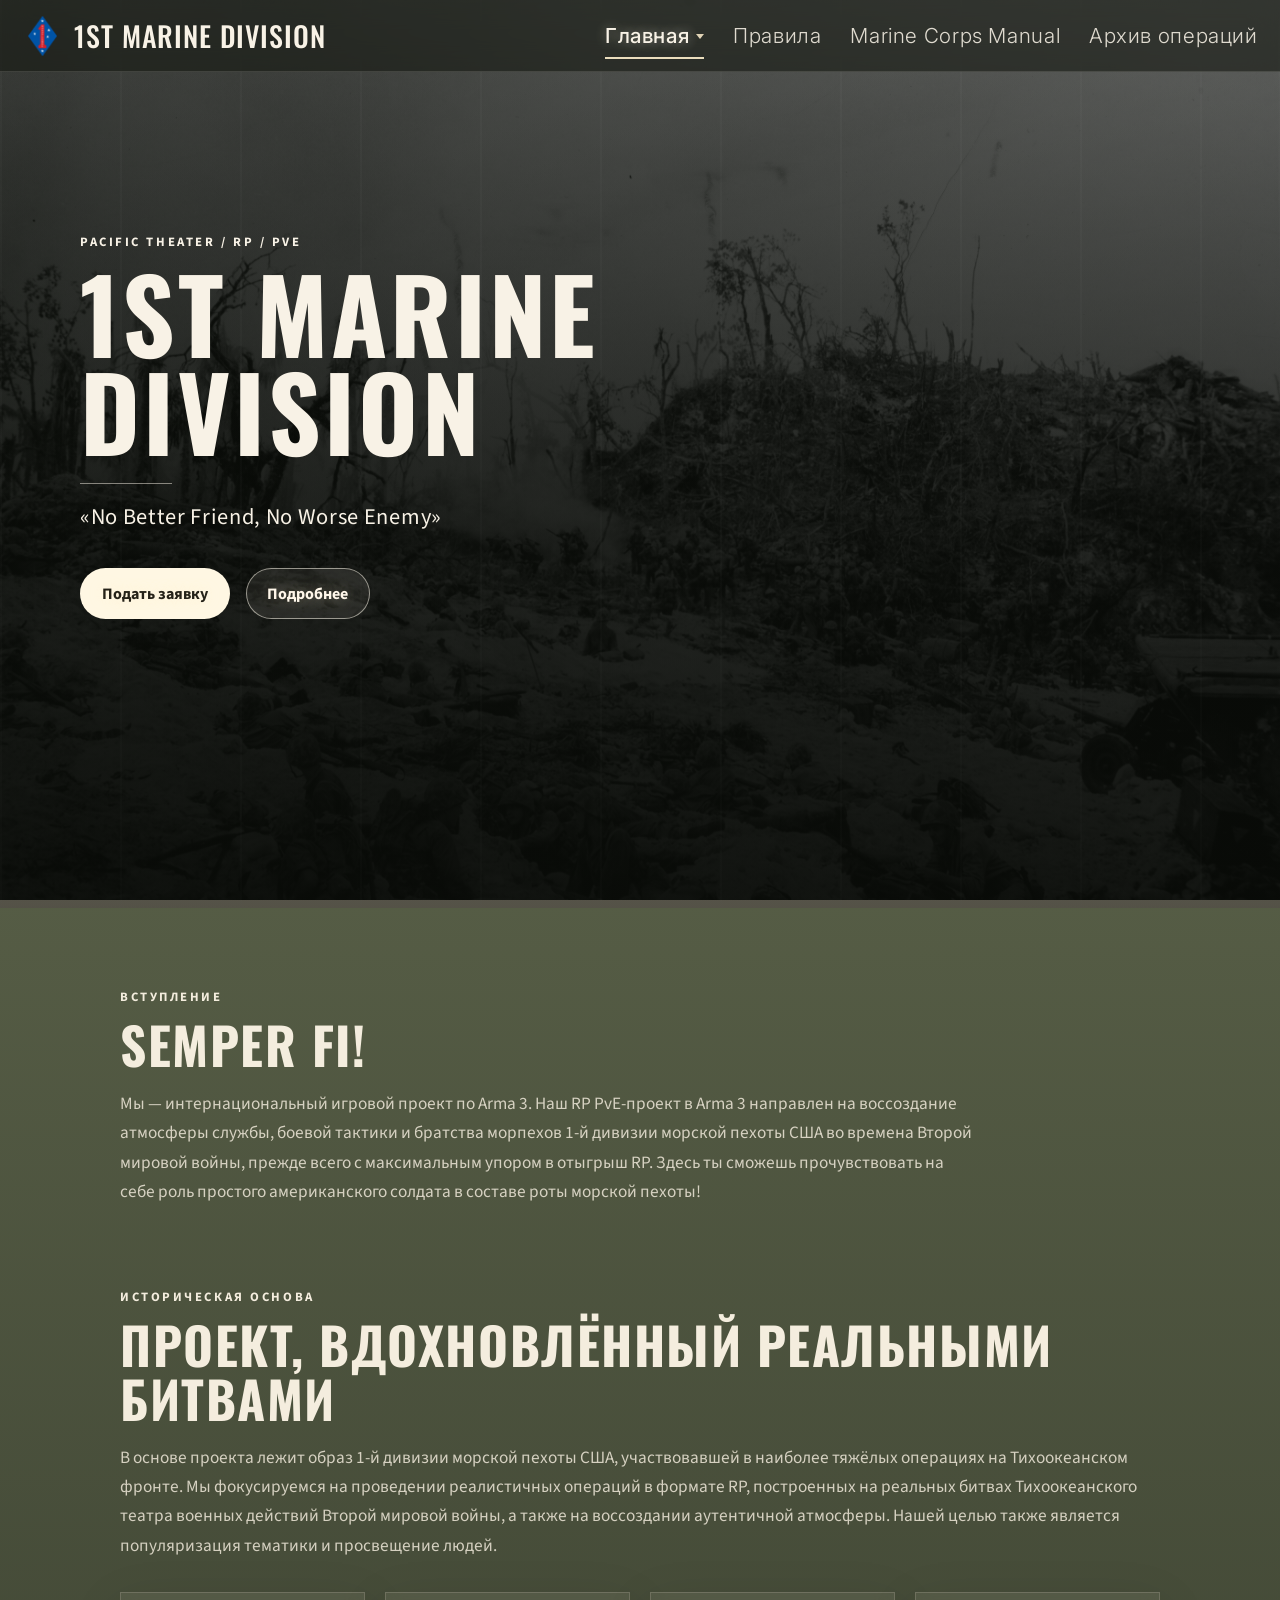
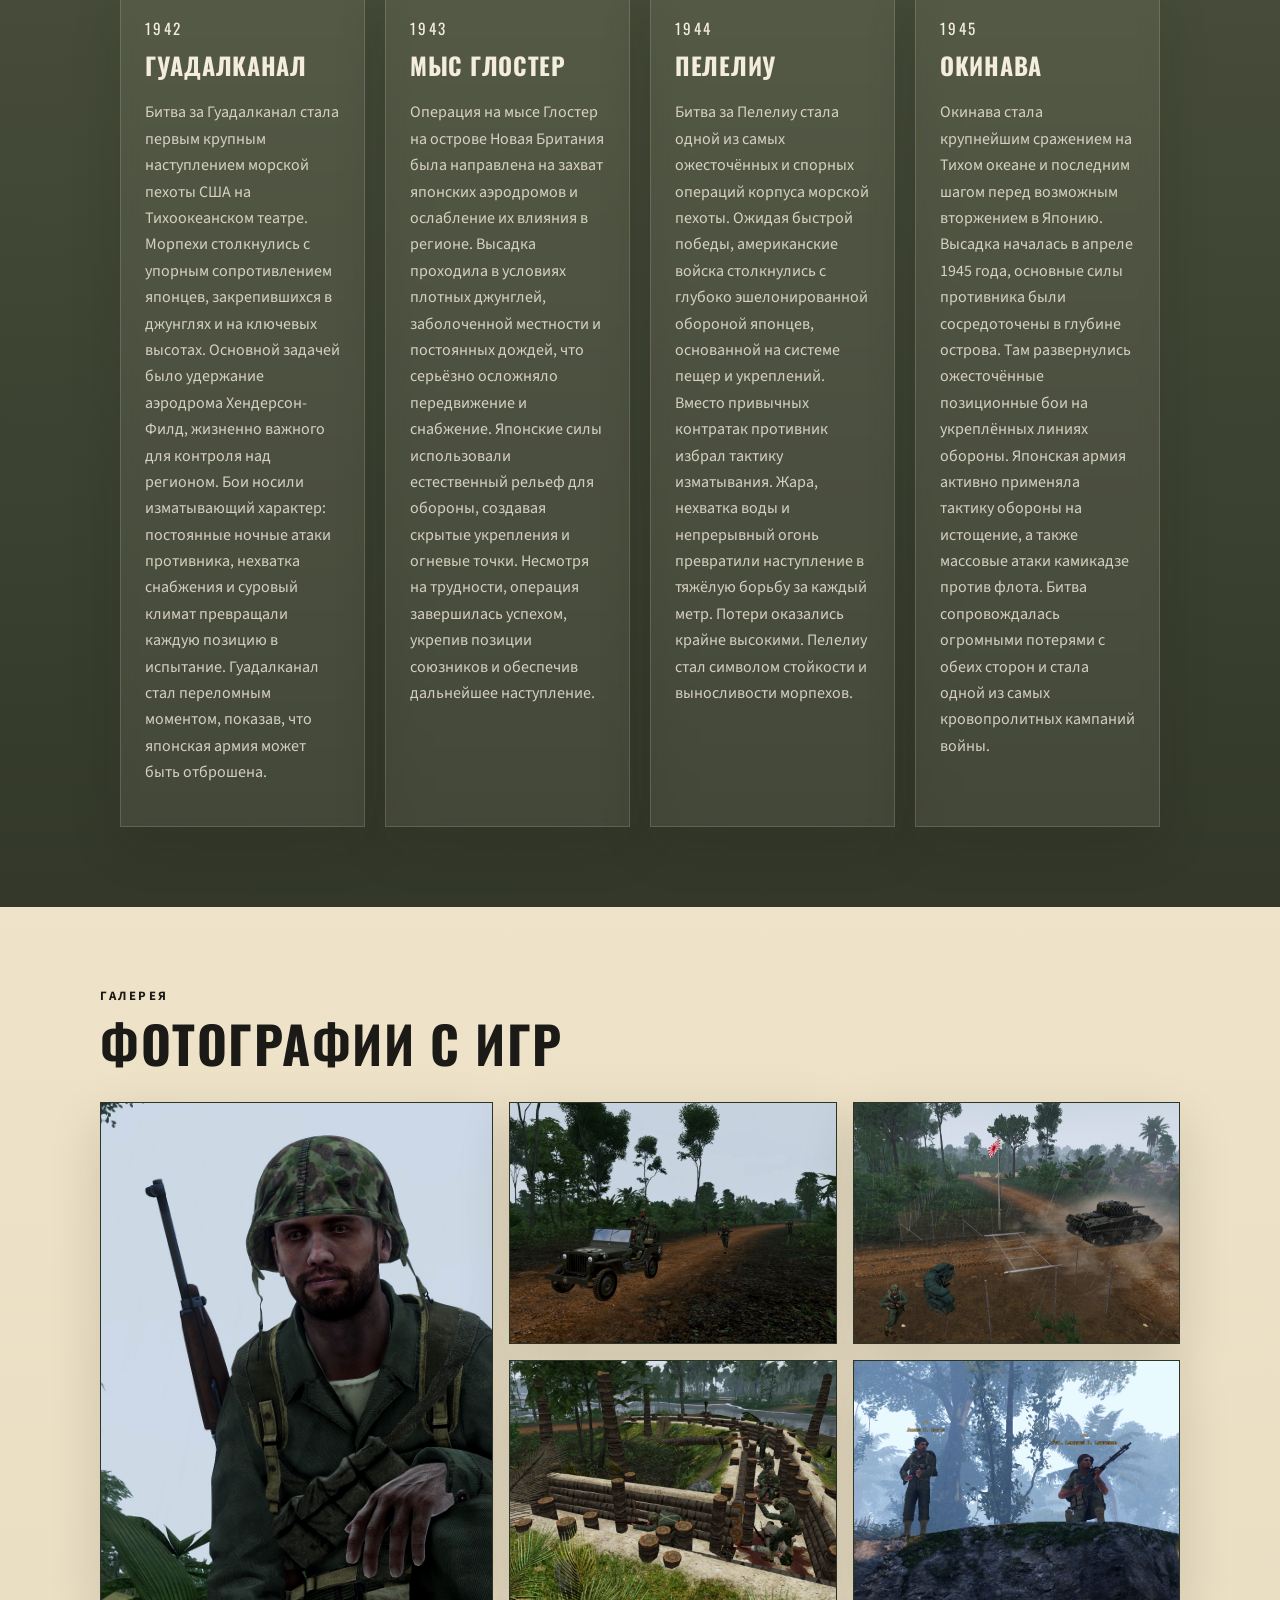
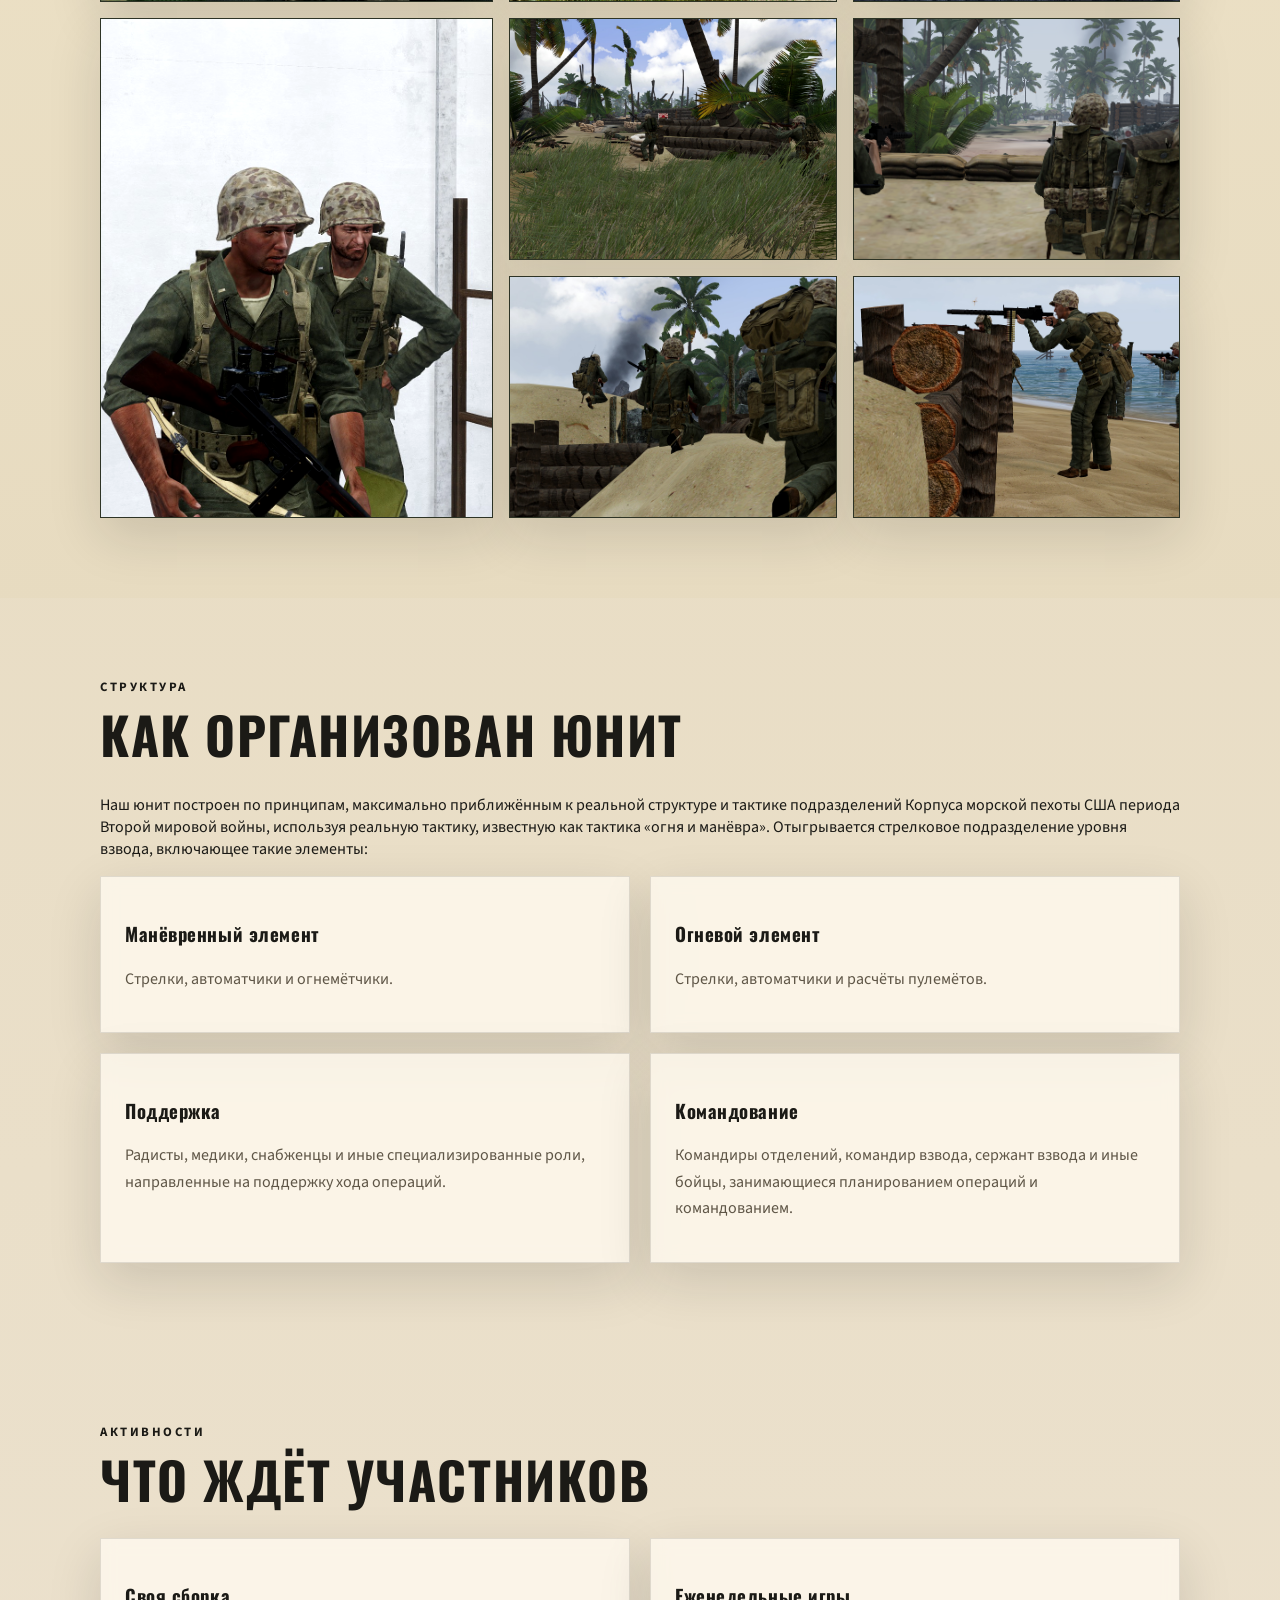
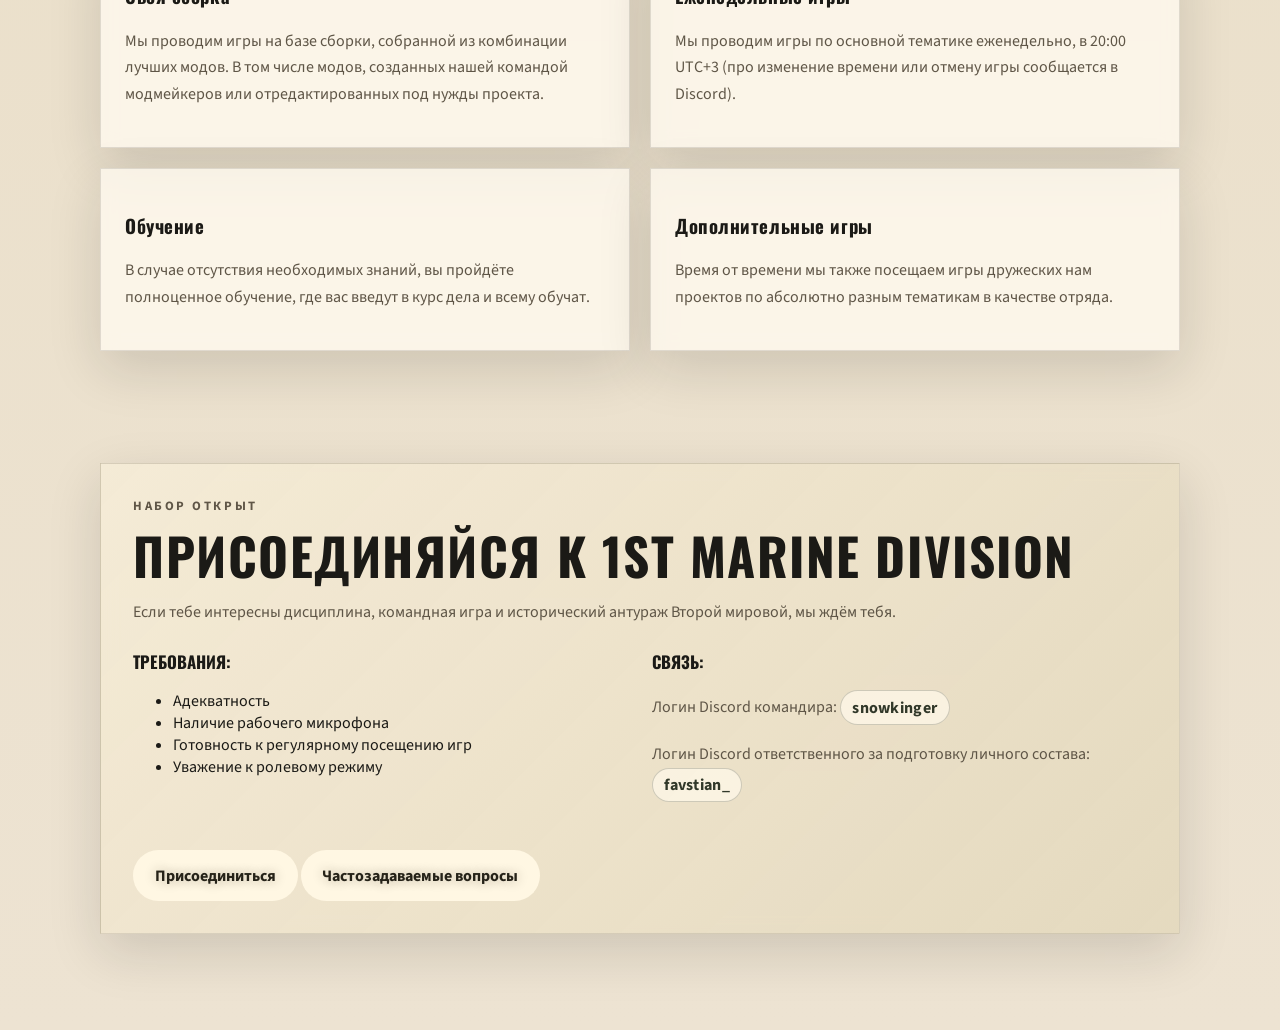
==== commit 760a384c: "Add files via upload" ====
--- a/index.html
+++ b/index.html
@@ -33,6 +33,7 @@
         <div class="nav-group">
           <a class="nav-link active" href="index.html">Главная</a>
           <div class="nav-dropdown">
+            <a href="index.html">Главная</a>
             <a href="faq.html">FAQ</a>
             <a href="boot-camp.html">Как начать играть</a>
           </div>
@@ -200,10 +201,10 @@
         </div>
         <div class="operation-card">
           <h3>Обучение</h3>
-          <p>В случае отсутствия необходимых знаний, ты пройдёшь полноценное обучение, где вас введут в курс дела и всему обучат.</p>
-        </div>
-        <div class="operation-card">
-          <h3>Вторичные игры</h3>
+          <p>В случае отсутствия необходимых знаний, вы пройдёте полноценное обучение, где вас введут в курс дела и всему обучат.</p>
+        </div>
+        <div class="operation-card">
+          <h3>Дополнительные игры</h3>
           <p>Время от времени мы также посещаем игры дружеских нам проектов по абсолютно разным тематикам в качестве отряда.</p>
         </div>
       </div>
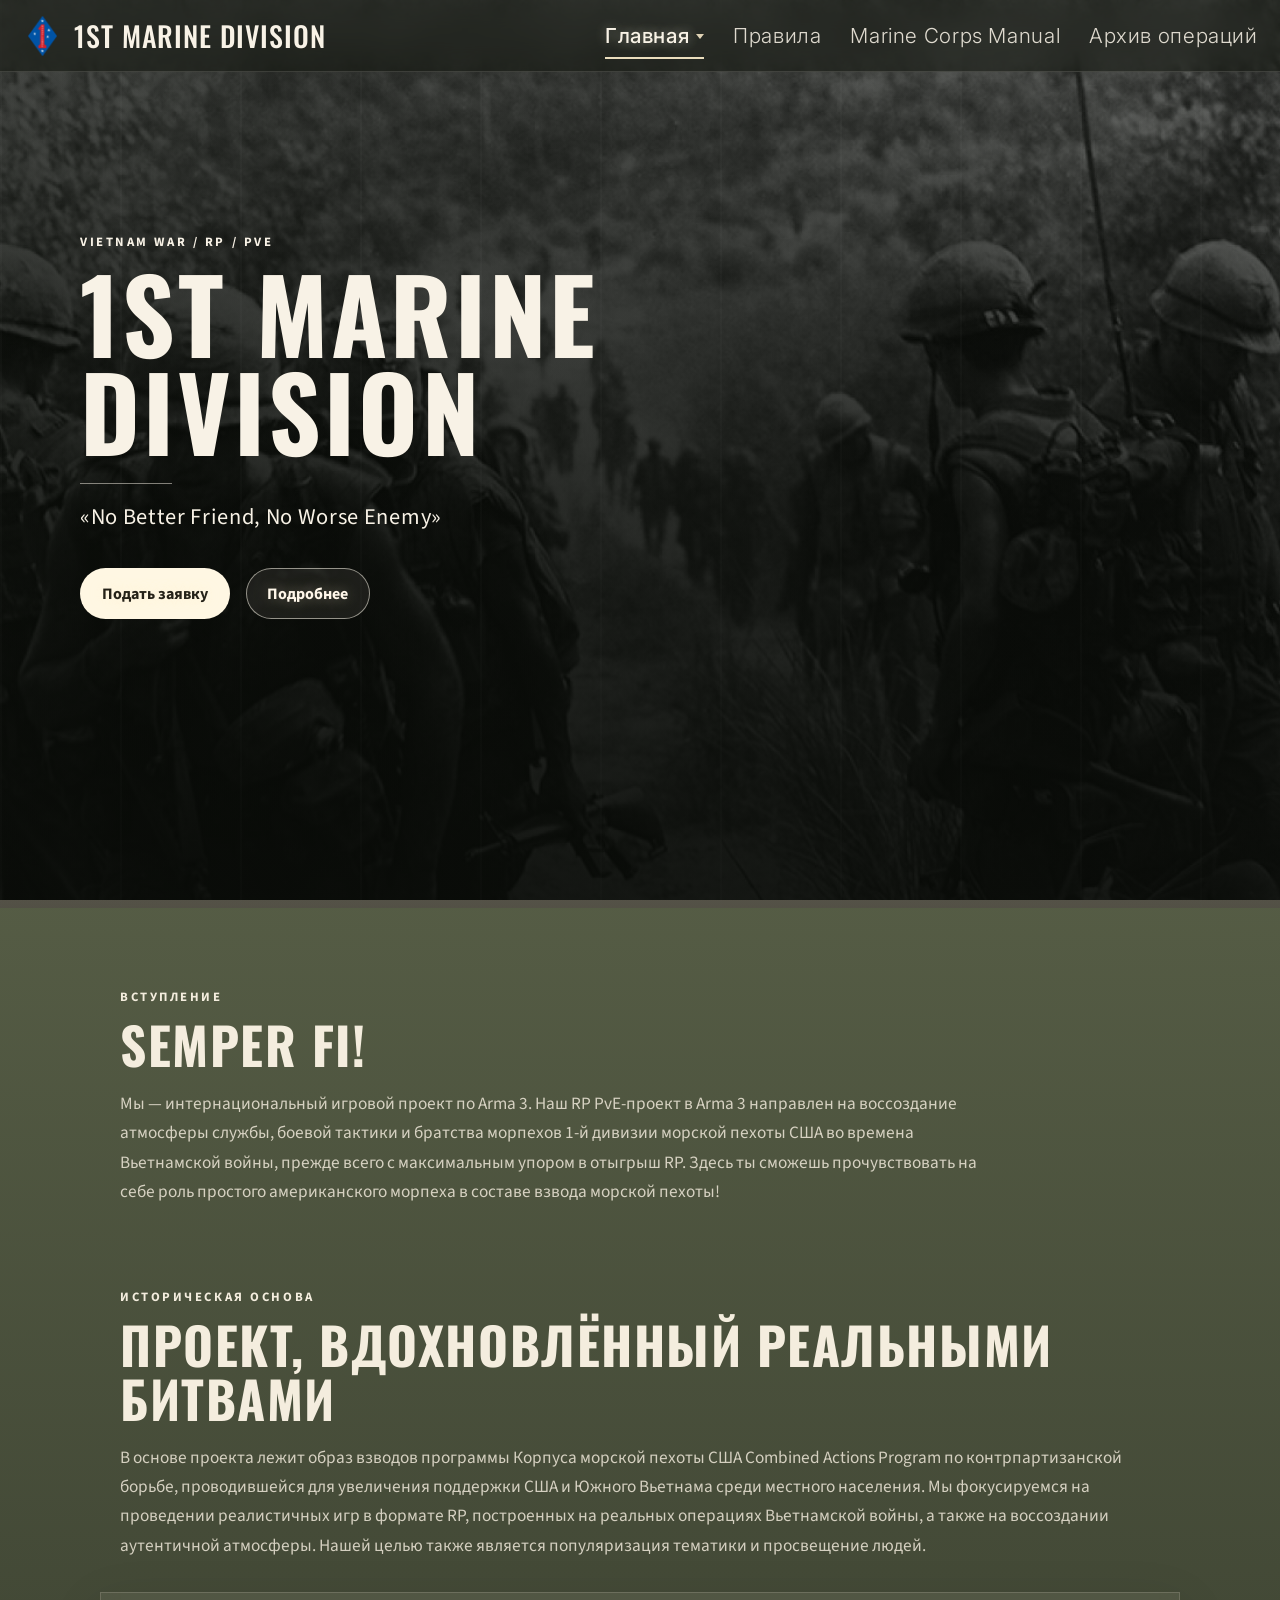
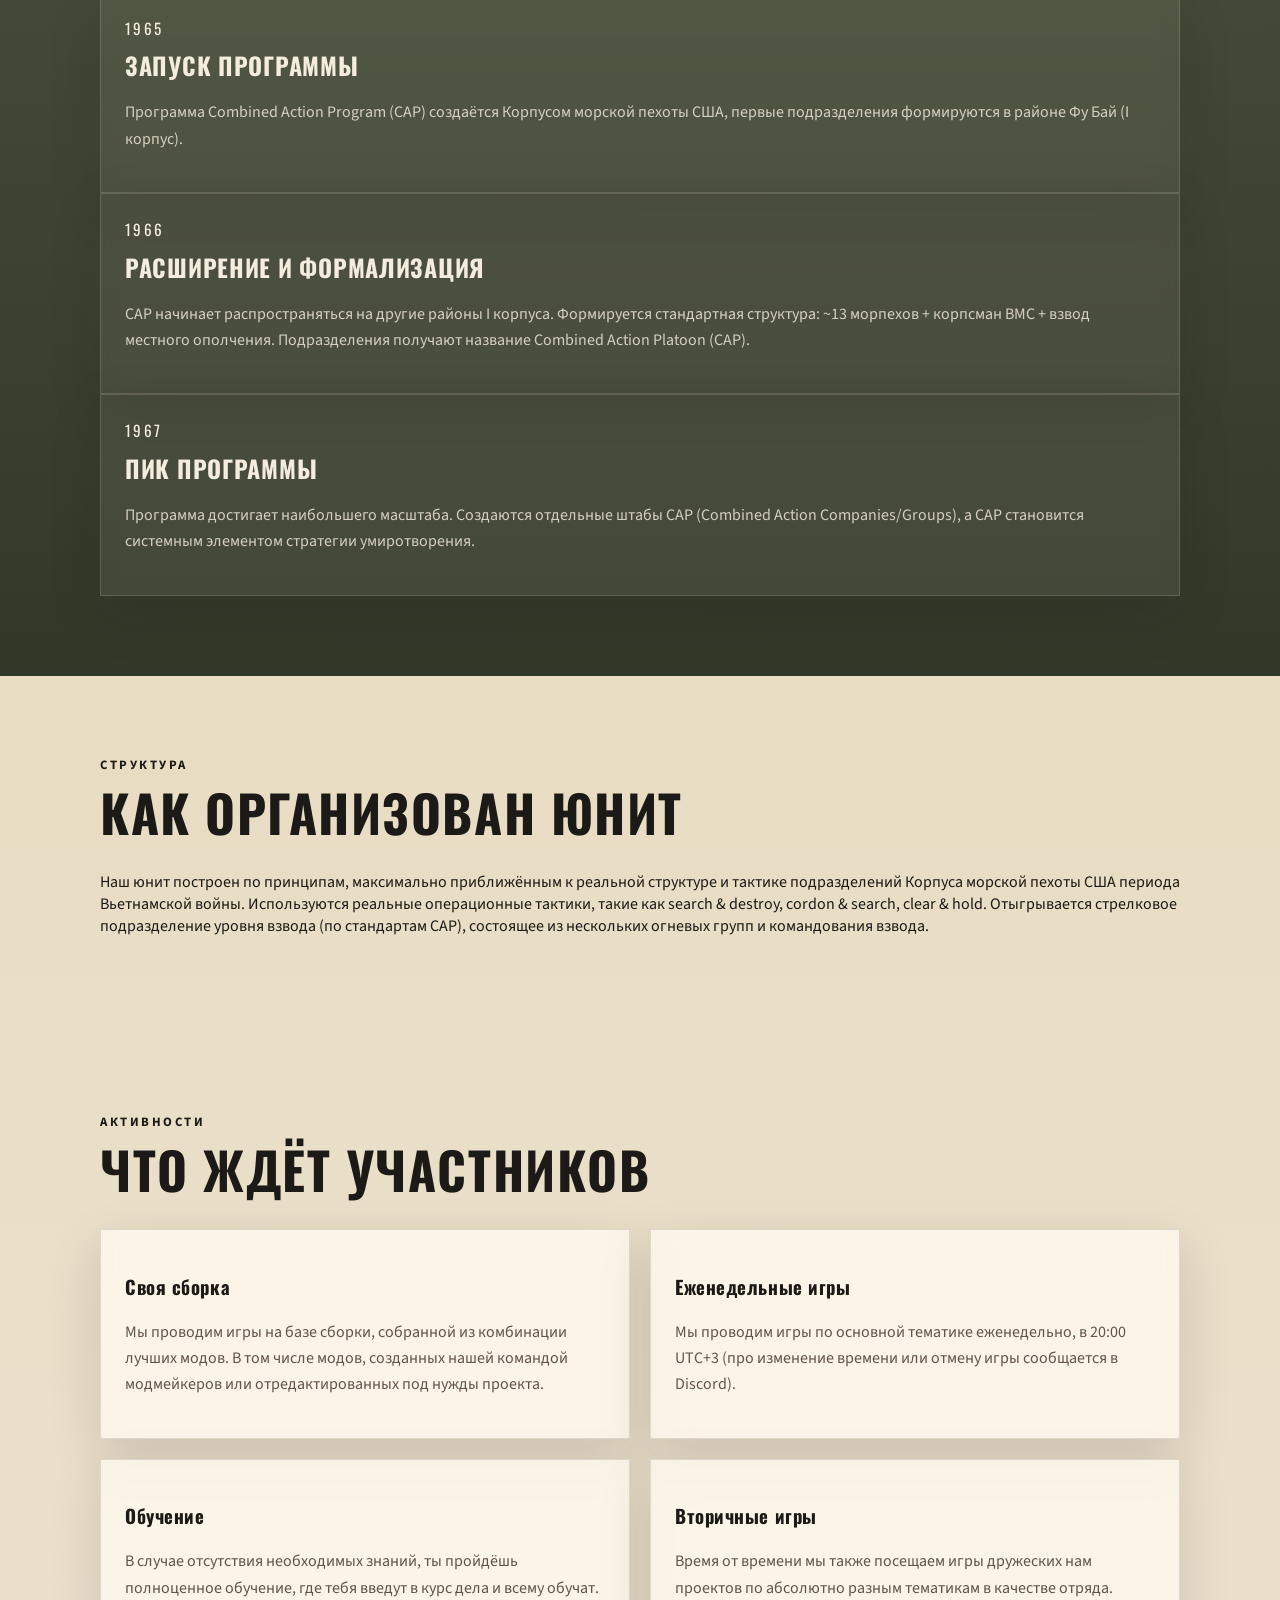
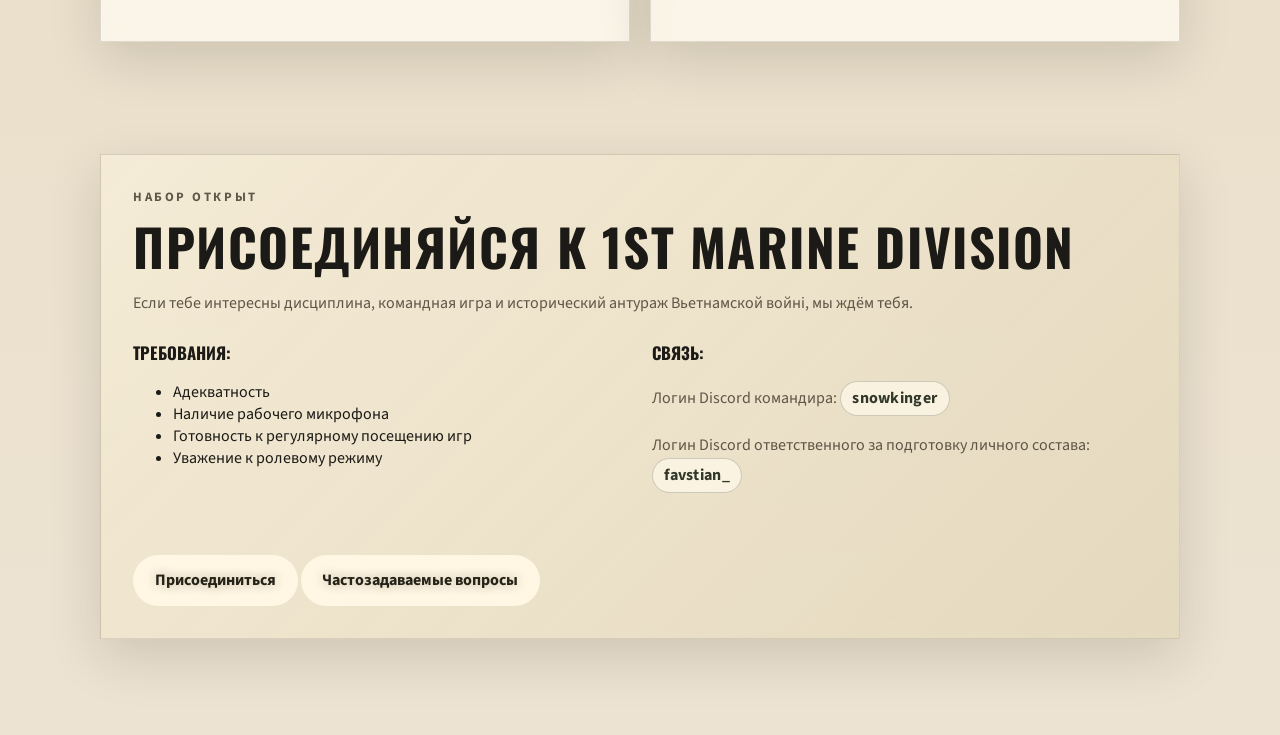
==== commit ae2e8a47: "Add files via upload" ====
--- a/index.html
+++ b/index.html
@@ -7,7 +7,7 @@
   <link rel="icon" type="image/png" href="assets/favicon.png">
   <meta
     name="description"
-    content="Сайт проекта по Второй мировой войне, посвященного отыгрышу 1-й дивизии морской пехоты США."
+    content="Сайт Arma 3-проекта по Вьетнамской войне, посвященного отыгрышу 1-й дивизии морской пехоты США."
   >
   <link rel="preconnect" href="https://fonts.googleapis.com">
   <link rel="preconnect" href="https://fonts.gstatic.com" crossorigin>
@@ -38,6 +38,8 @@
             <a href="boot-camp.html">Как начать играть</a>
           </div>
         </div>
+        <a class="nav-link nav-link-subpage" href="faq.html">FAQ</a>
+        <a class="nav-link nav-link-subpage" href="boot-camp.html">Как начать играть</a>
         <a class="nav-link" href="rules.html">Правила</a>
         <a class="nav-link" href="manual.html">Marine Corps Manual</a>
         <a class="nav-link" href="archive.html">Архив операций</a>
@@ -46,7 +48,7 @@
 
     <div class="hero-overlay"></div>
     <div class="hero-content">
-      <p class="eyebrow">Pacific Theater / RP / PvE</p>
+      <p class="eyebrow">Vietnam War / RP / PvE</p>
       <h1>1st Marine Division</h1>
       <p class="hero-text">
         «No Better Friend, No Worse Enemy»
@@ -67,9 +69,9 @@
           <p class="intro-lead">
             Мы — интернациональный игровой проект по Arma 3. Наш RP PvE-проект в Arma 3
             направлен на воссоздание атмосферы службы, боевой тактики и братства морпехов
-            1-й дивизии морской пехоты США во времена Второй мировой войны, прежде всего с
+            1-й дивизии морской пехоты США во времена Вьетнамской войны, прежде всего с
             максимальным упором в отыгрыш RP. Здесь ты сможешь прочувствовать на себе роль
-            простого американского солдата в составе роты морской пехоты!
+            простого американского морпеха в составе взвода морской пехоты!
           </p>
         </div>
       </section>
@@ -79,15 +81,15 @@
           <p class="section-kicker">Историческая основа</p>
           <h2>Проект, вдохновлённый реальными битвами</h2>
           <p>
-            В основе проекта лежит образ 1-й дивизии морской пехоты США, участвовавшей
-            в наиболее тяжёлых операциях на Тихоокеанском фронте. Мы фокусируемся на
-            проведении реалистичных операций в формате RP, построенных на реальных битвах
-            Тихоокеанского театра военных действий Второй мировой войны, а также на
-            воссоздании аутентичной атмосферы. Нашей целью также является популяризация
-            тематики и просвещение людей.
+            В основе проекта лежит образ взводов программы Корпуса морской пехоты США
+            Combined Actions Program по контрпартизанской борьбе, проводившейся
+            для увеличения поддержки США и Южного Вьетнама среди местного населения.
+            Мы фокусируемся на проведении реалистичных игр в формате RP, построенных
+            на реальных операциях Вьетнамской войны, а также на воссоздании аутентичной
+            атмосферы. Нашей целью также является популяризация тематики и просвещение людей.
           </p>
         </div>
-        <div class="timeline">
+        <!--<div class="timeline">
           <article class="timeline-item">
             <span>1942</span>
             <h3>Гуадалканал</h3>
@@ -107,17 +109,29 @@
             <span>1945</span>
             <h3>Окинава</h3>
             <p>Окинава стала крупнейшим сражением на Тихом океане и последним шагом перед возможным вторжением в Японию. Высадка началась в апреле 1945 года, основные силы противника были сосредоточены в глубине острова. Там развернулись ожесточённые позиционные бои на укреплённых линиях обороны. Японская армия активно применяла тактику обороны на истощение, а также массовые атаки камикадзе против флота. Битва сопровождалась огромными потерями с обеих сторон и стала одной из самых кровопролитных кампаний войны.</p>
-          </article>
-          <!--<article class="timeline-item">
-            <span>1965-1971</span>
-            <h3>Вьетнам</h3>
-             <p>Боевой путь 1 дивизии морской пехоты во Второй мировой войне на Тихом океане.</p> 
           </article>-->
+          <article class="timeline-item">
+            <span>1965</span>
+            <h3>Запуск программы</h3>
+             <p>Программа Combined Action Program (CAP) создаётся Корпусом морской пехоты США, первые
+                подразделения формируются в районе Фу Бай (I корпус).</p> 
+          </article>
+          <article class="timeline-item">
+            <span>1966</span>
+            <h3>Расширение и формализация</h3>
+             <p>CAP начинает распространяться на другие районы I корпуса.
+                Формируется стандартная структура: ~13 морпехов + корпсман ВМС + взвод местного ополчения. Подразделения получают название Combined Action Platoon (CAP).</p> 
+          </article>
+          <article class="timeline-item">
+            <span>1967</span>
+            <h3>Пик программы</h3>
+             <p>Программа достигает наибольшего масштаба. Создаются отдельные штабы CAP (Combined Action Companies/Groups), а CAP становится системным элементом стратегии умиротворения.</p> 
+          </article>
         </div>
       </section>
     </section>
 
-    <section class="section unit-gallery" id="gallery">
+    <!--<section class="section unit-gallery" id="gallery">
       <div class="section-heading">
         <p class="section-kicker">Галерея</p>
         <h2>Фотографии с игр</h2>
@@ -154,7 +168,7 @@
           <img src="assets/images/image6.jpg" alt="">
         </figure>
       </div>
-    </section>
+    </section>-->
 
     <section class="section" id="structure">
       <div class="section-heading">
@@ -162,27 +176,9 @@
         <h2>Как организован юнит</h2>
       </div>
       <p>
-        Наш юнит построен по принципам, максимально приближённым к реальной структуре и тактике подразделений Корпуса морской пехоты США периода Второй
-        мировой войны, используя реальную тактику, известную как тактика «огня и манёвра». Отыгрывается стрелковое подразделение уровня взвода, включающее такие элементы:
+        Наш юнит построен по принципам, максимально приближённым к реальной структуре и тактике подразделений Корпуса морской пехоты США периода Вьетнамской войны.
+        Используются реальные операционные тактики, такие как search & destroy, cordon & search, clear & hold. Отыгрывается стрелковое подразделение уровня взвода (по стандартам CAP), состоящее из нескольких огневых групп и командования взвода.
       </p>
-      <div class="structure-grid">
-        <article class="panel">
-          <h3>Манёвренный элемент</h3>
-          <p>Стрелки, автоматчики и огнемётчики.</p>
-        </article>
-        <article class="panel">
-          <h3>Огневой элемент</h3>
-          <p>Стрелки, автоматчики и расчёты пулемётов.</p>
-        </article>
-        <article class="panel">
-          <h3>Поддержка</h3>
-          <p>Радисты, медики, снабженцы и иные специализированные роли, направленные на поддержку хода операций.</p>
-        </article>
-        <article class="panel">
-          <h3>Командование</h3>
-          <p>Командиры отделений, командир взвода, сержант взвода и иные бойцы, занимающиеся планированием операций и командованием.</p>
-        </article>
-      </div>
     </section>
 
     <section class="section operations">
@@ -201,10 +197,10 @@
         </div>
         <div class="operation-card">
           <h3>Обучение</h3>
-          <p>В случае отсутствия необходимых знаний, вы пройдёте полноценное обучение, где вас введут в курс дела и всему обучат.</p>
-        </div>
-        <div class="operation-card">
-          <h3>Дополнительные игры</h3>
+          <p>В случае отсутствия необходимых знаний, ты пройдёшь полноценное обучение, где тебя введут в курс дела и всему обучат.</p>
+        </div>
+        <div class="operation-card">
+          <h3>Вторичные игры</h3>
           <p>Время от времени мы также посещаем игры дружеских нам проектов по абсолютно разным тематикам в качестве отряда.</p>
         </div>
       </div>
@@ -215,7 +211,7 @@
         <p class="section-kicker">Набор открыт</p>
         <h2>Присоединяйся к 1st Marine Division</h2>
         <p>
-          Если тебе интересны дисциплина, командная игра и исторический антураж Второй мировой, мы ждём тебя.
+          Если тебе интересны дисциплина, командная игра и исторический антураж Вьетнамской войні, мы ждём тебя.
         </p>
         <div class="join-details">
           <div>
--- a/styles.css
+++ b/styles.css
@@ -174,6 +174,10 @@
   transition: opacity 160ms ease, text-shadow 160ms ease;
 }
 
+.nav-link-subpage {
+  display: none;
+}
+
 .nav-link.active,
 .nav-link:hover,
 .nav-group:hover > .nav-link,
@@ -183,6 +187,18 @@
   letter-spacing: 0.03em;
   font-weight: 500;
   transition: font-weight 160ms ease;
+}
+
+body.page-home .nav-link[href="index.html"],
+body.page-faq .nav-link[href="faq.html"],
+body.page-boot-camp .nav-link[href="boot-camp.html"],
+body.page-rules .nav-link[href="rules.html"],
+body.page-manual .nav-link[href="manual.html"],
+body.page-stories .nav-link[href="archive.html"] {
+  opacity: 1;
+  text-shadow: 0 0 12px rgba(248, 242, 230, 0.4), 0 0 24px rgba(248, 242, 230, 0.2);
+  letter-spacing: 0.03em;
+  font-weight: 500;
 }
 
 .nav-link::after {
@@ -306,7 +322,13 @@
 .nav-link.active::after,
 .nav-link:hover::after,
 .nav-group:hover > .nav-link::after,
-.nav-group:focus-within > .nav-link::after {
+.nav-group:focus-within > .nav-link::after,
+body.page-home .nav-link[href="index.html"]::after,
+body.page-faq .nav-link[href="faq.html"]::after,
+body.page-boot-camp .nav-link[href="boot-camp.html"]::after,
+body.page-rules .nav-link[href="rules.html"]::after,
+body.page-manual .nav-link[href="manual.html"]::after,
+body.page-stories .nav-link[href="archive.html"]::after {
   left: 0;
   right: 0;
   opacity: 1;
@@ -498,6 +520,13 @@
   box-shadow: 0 0 28px 10px rgba(35, 26, 16, 0.32);
 }
 
+.join-box > .button + .button,
+.info-card > .button + .button,
+.panel > .button + .button,
+.rule-block > .button + .button {
+  margin-top: 0.85rem;
+}
+
 .section {
   max-width: 1120px;
   margin: 0 auto;
@@ -1125,33 +1154,29 @@
   .nav-group {
     gap: 0.8rem;
     flex: 0 0 auto;
+    min-height: auto;
+  }
+
+  .nav-group > .nav-link::before {
+    display: none;
+  }
+
+  .nav-link-subpage {
+    display: inline-flex;
   }
 
   .nav-dropdown {
-    position: static;
-    min-width: 0;
-    padding: 0;
-    display: inline-flex;
-    gap: 0.8rem;
-    border: 0;
-    background: transparent;
-    box-shadow: none;
-    backdrop-filter: none;
+    display: none !important;
+    visibility: hidden !important;
+    opacity: 0 !important;
+    pointer-events: none;
+  }
+
+  .nav-link.active::after,
+  .nav-link:hover::after {
+    left: 0;
+    right: 0;
     opacity: 1;
-    visibility: visible;
-    transform: none;
-  }
-
-  .nav-group:hover .nav-dropdown,
-  .nav-group:focus-within .nav-dropdown {
-    transform: none;
-  }
-
-  .nav-dropdown a {
-    padding: 0.45rem 0;
-    border-radius: 0;
-    font-size: 0.94em;
-    opacity: 0.74;
   }
 
   .page-hero {
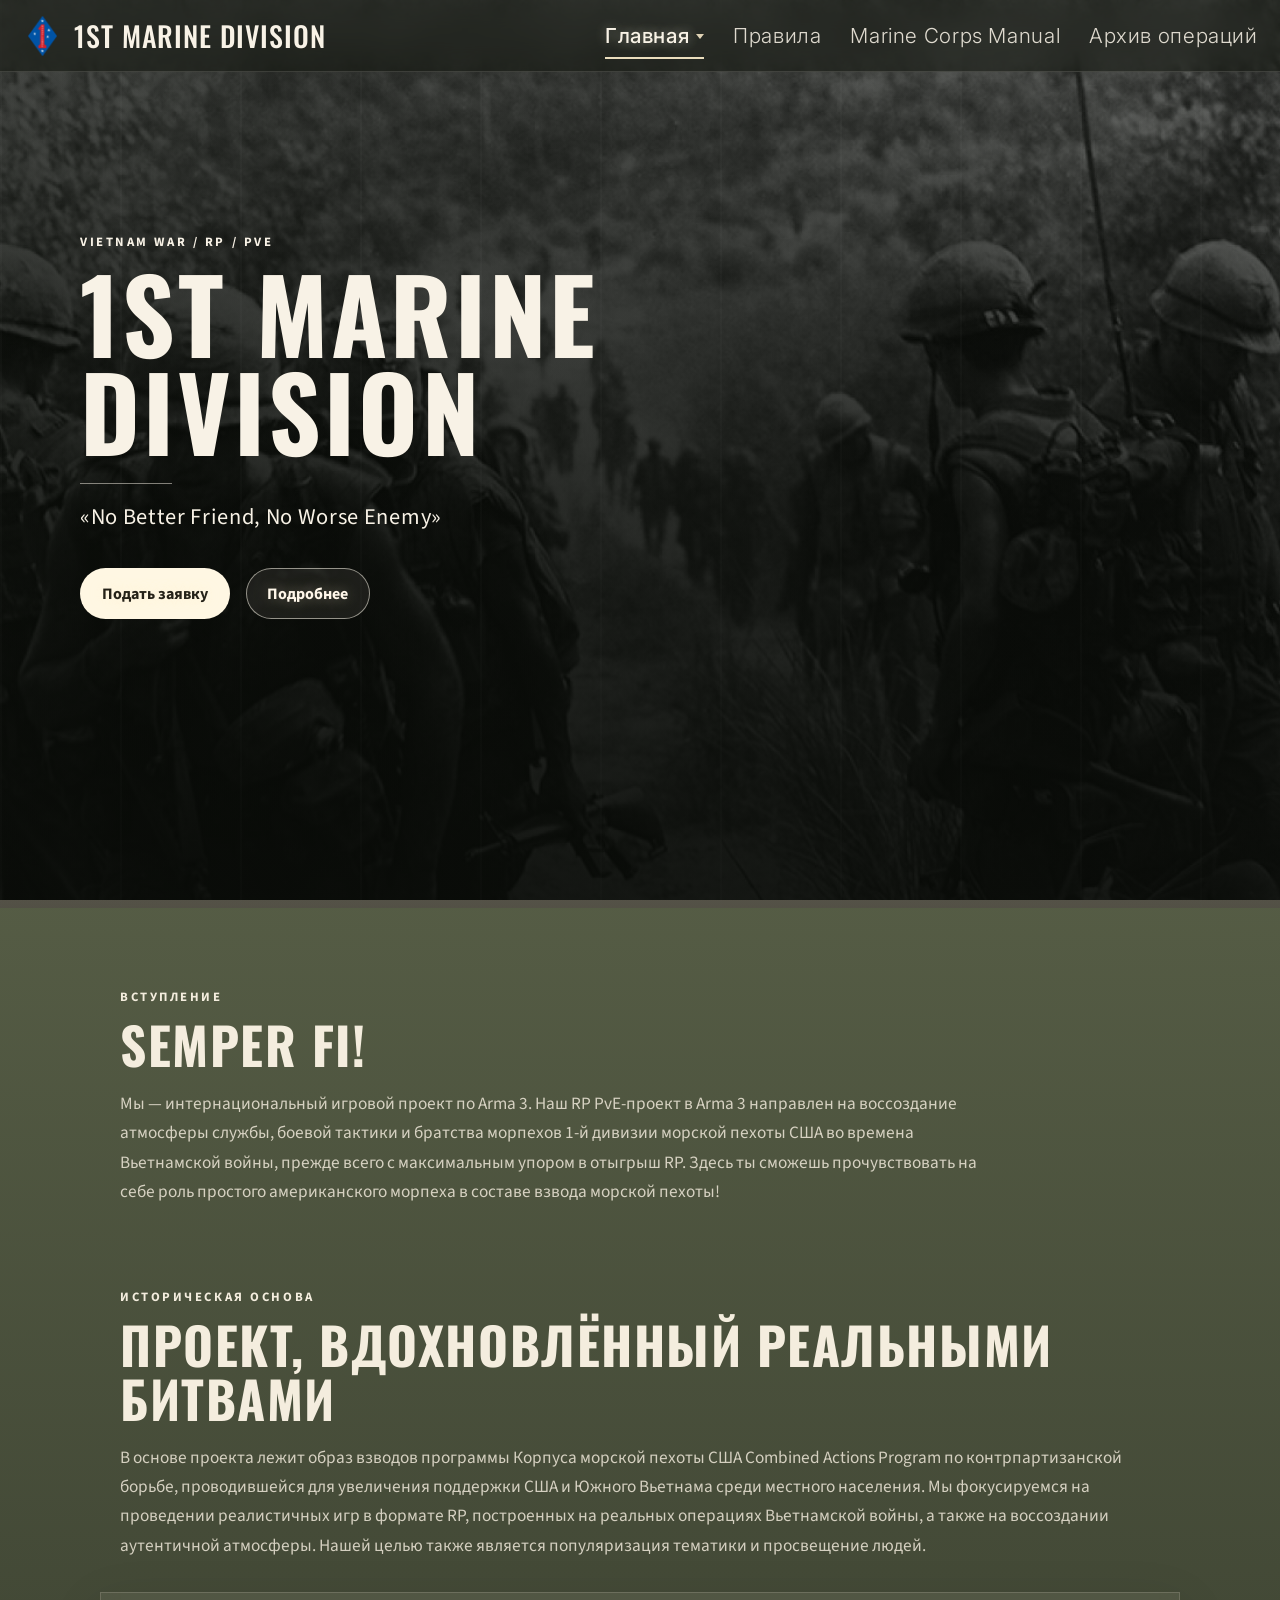
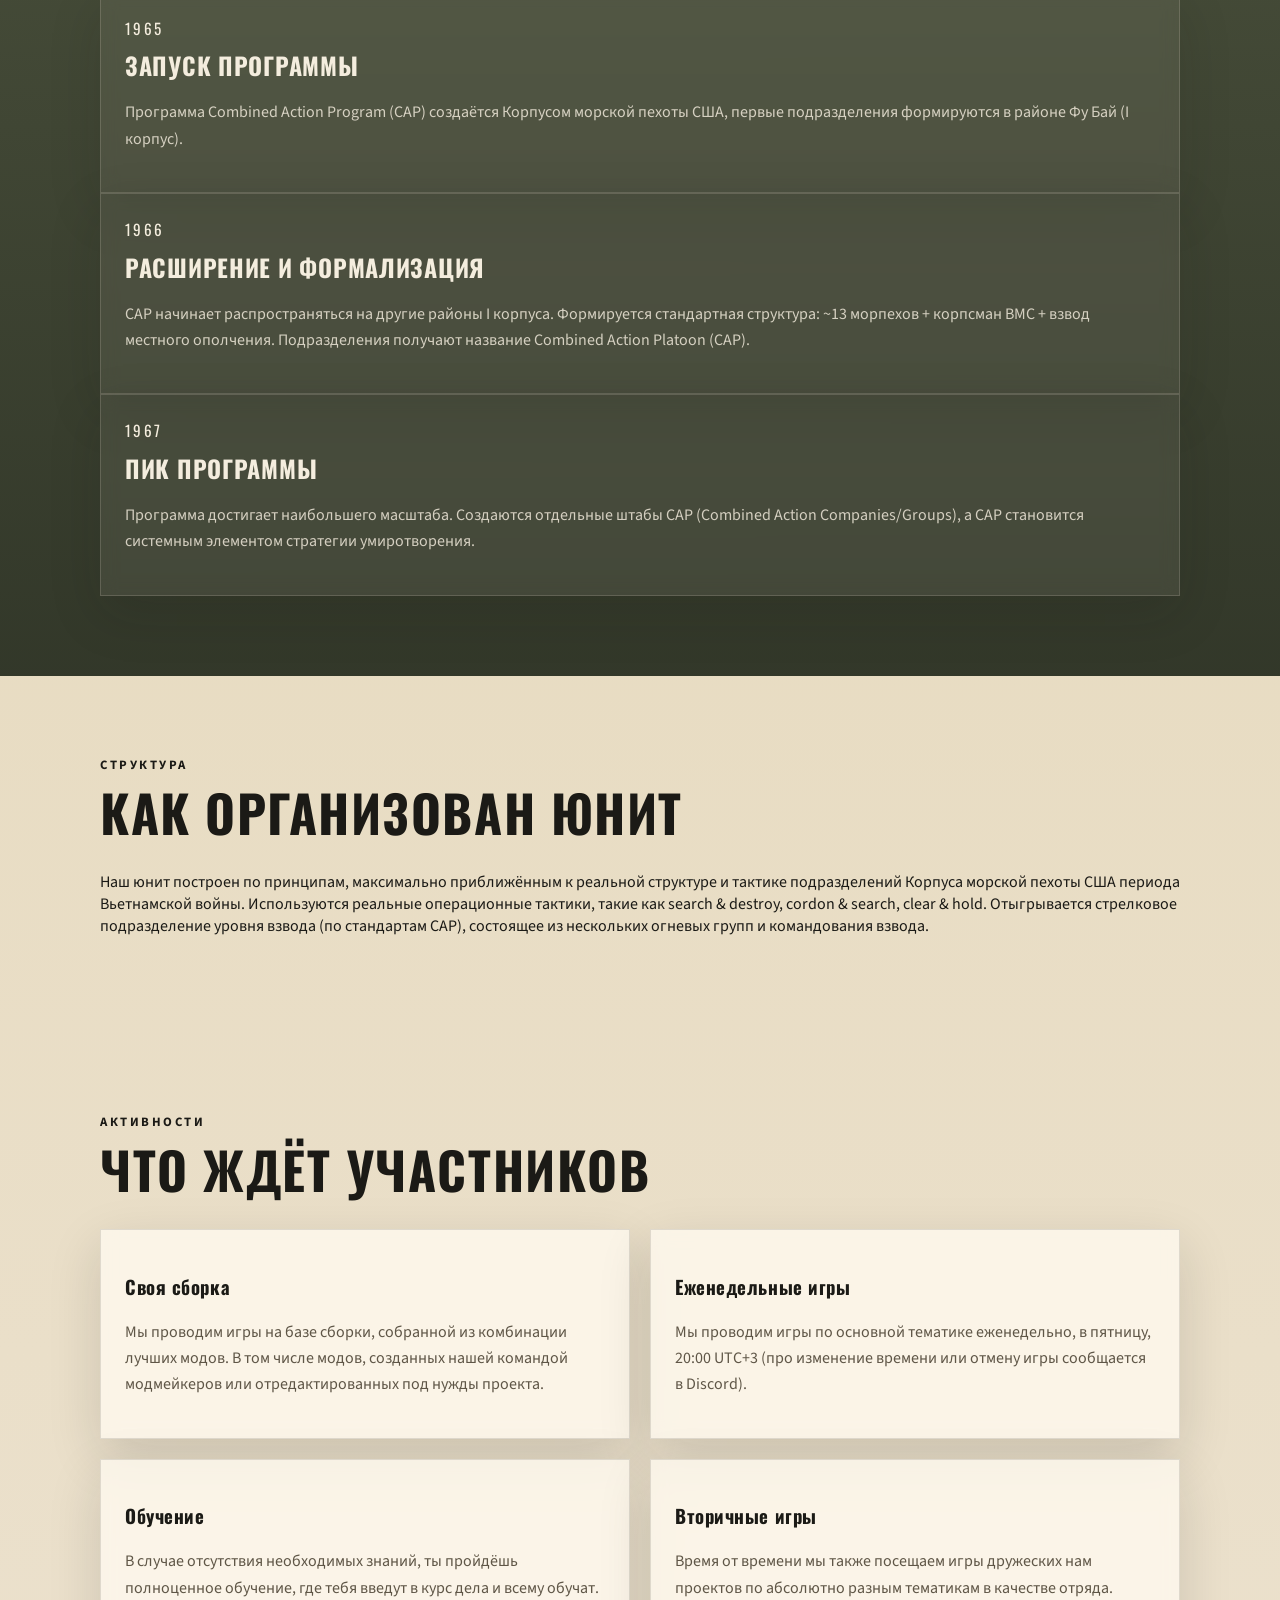
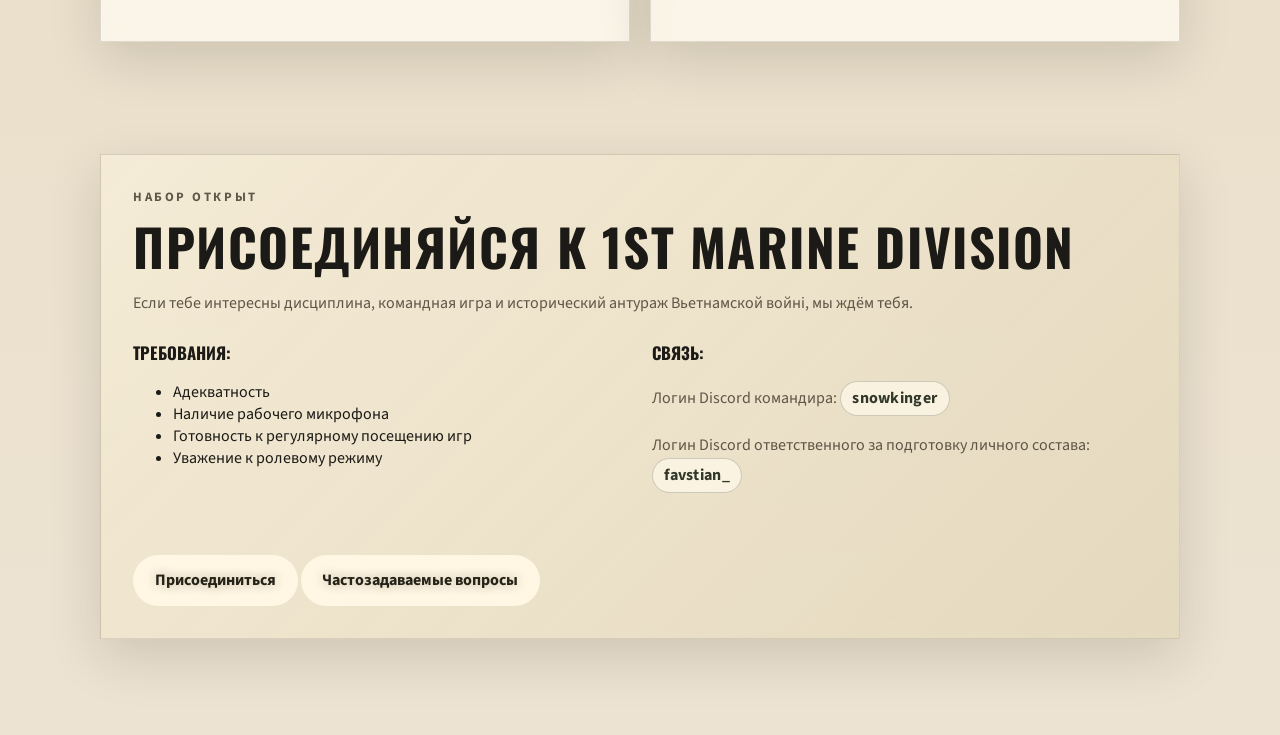
==== commit bb446f01: "Add files via upload" ====
--- a/index.html
+++ b/index.html
@@ -193,7 +193,7 @@
         </div>
         <div class="operation-card">
           <h3>Еженедельные игры</h3>
-          <p>Мы проводим игры по основной тематике еженедельно, в 20:00 UTC+3 (про изменение времени или отмену игры сообщается в Discord).</p>
+          <p>Мы проводим игры по основной тематике еженедельно, в пятницу, 20:00 UTC+3 (про изменение времени или отмену игры сообщается в Discord).</p>
         </div>
         <div class="operation-card">
           <h3>Обучение</h3>
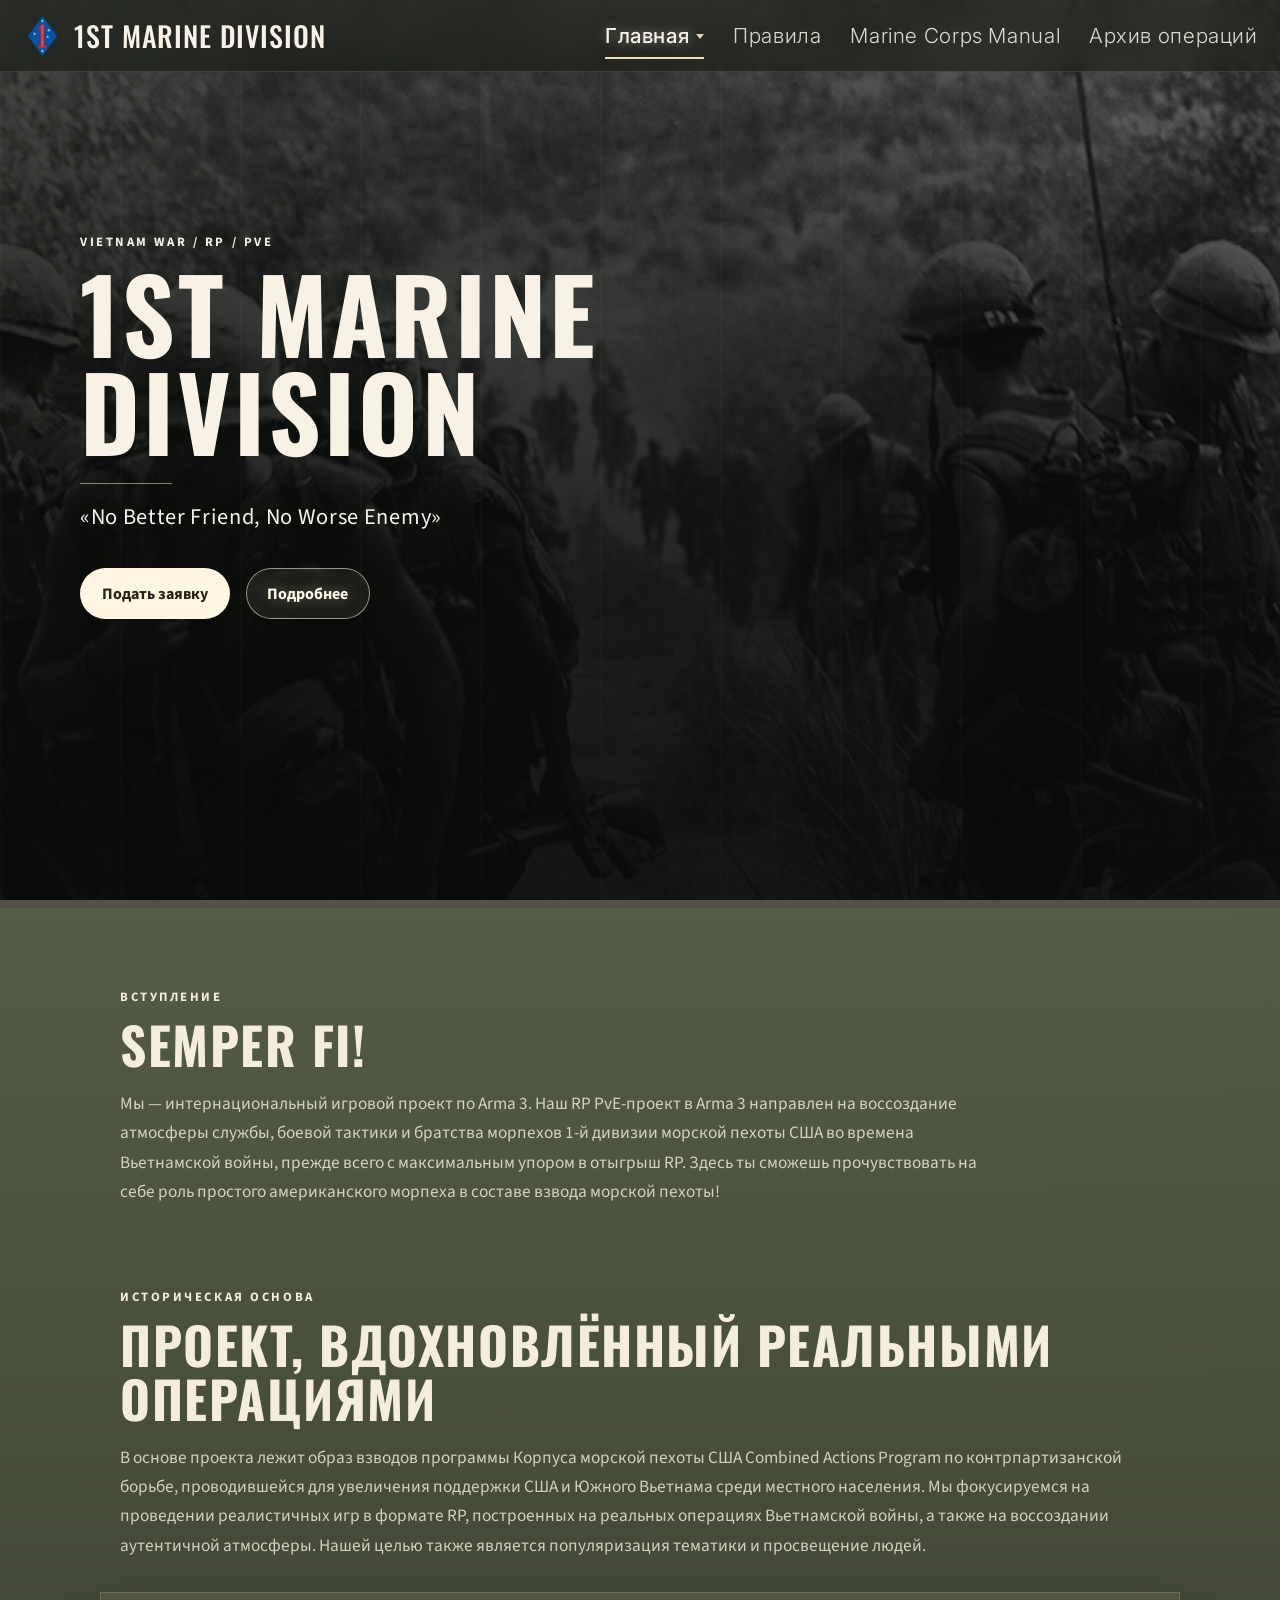
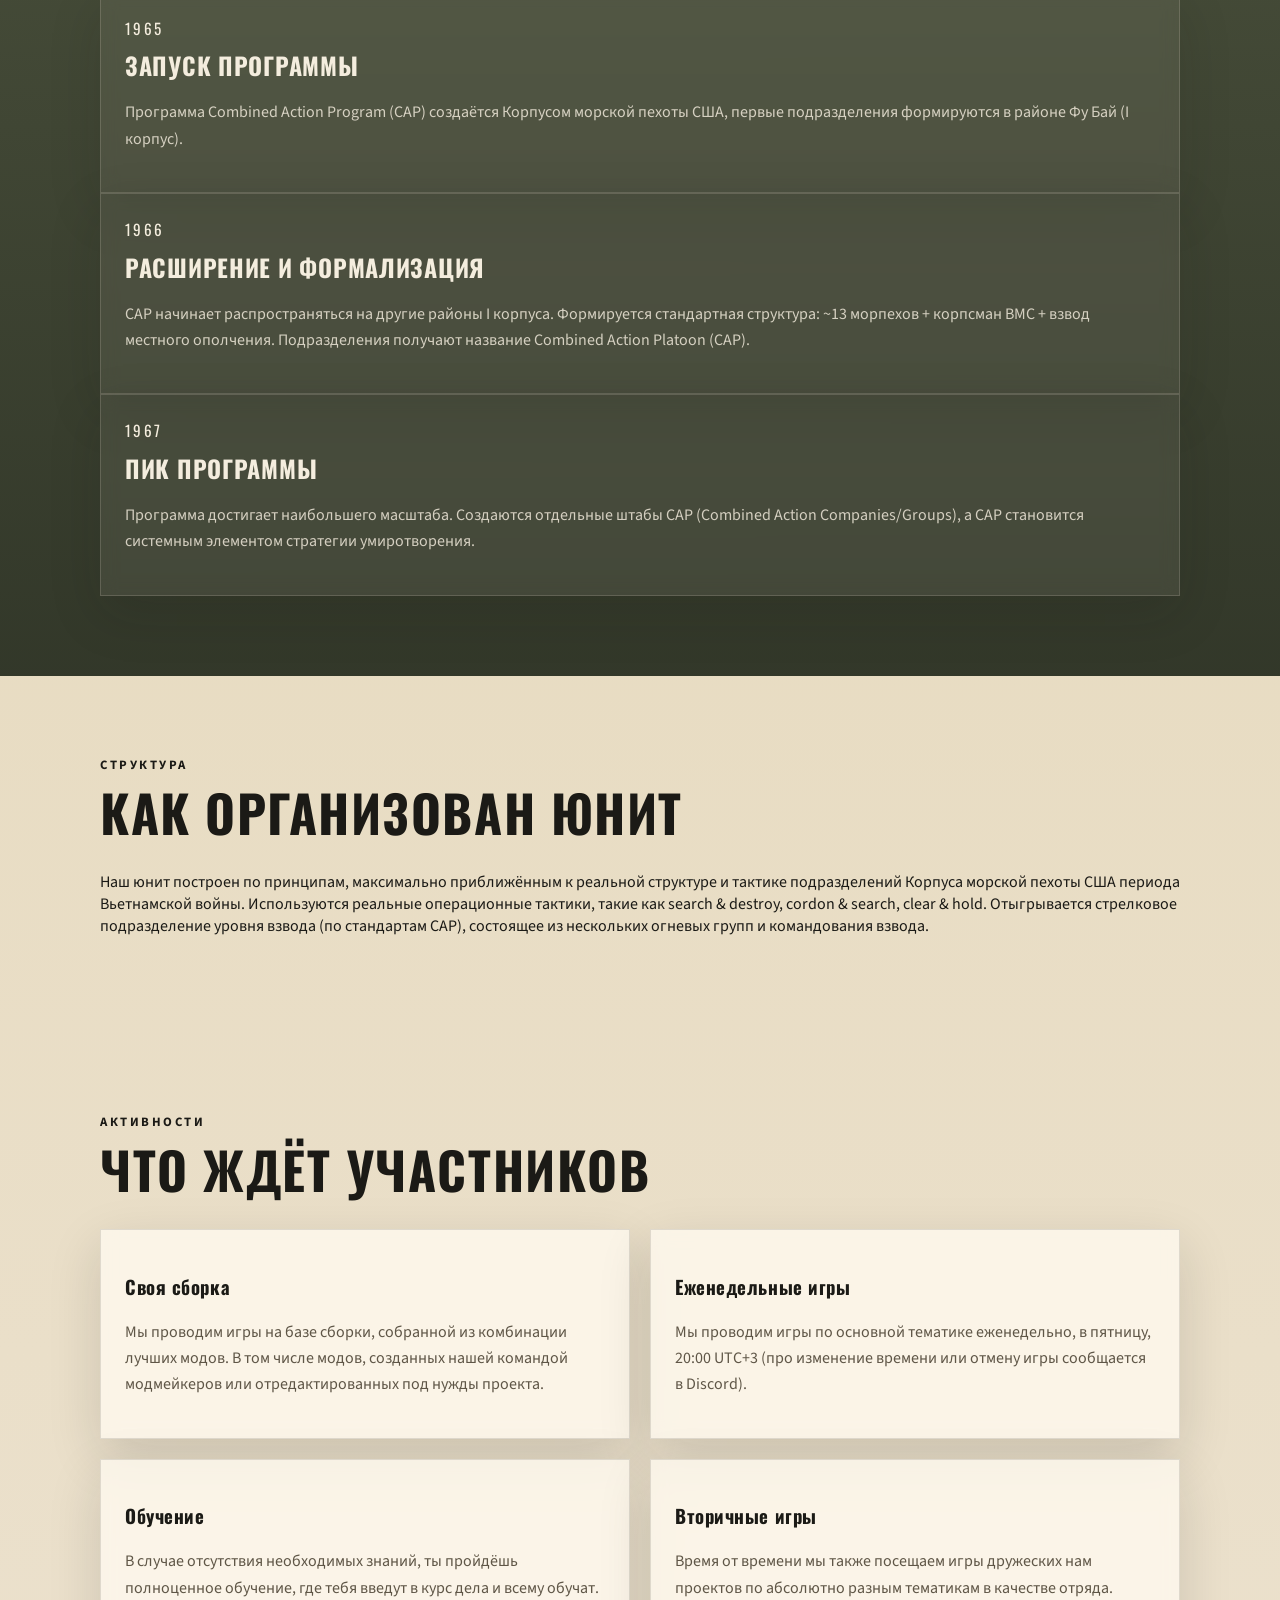
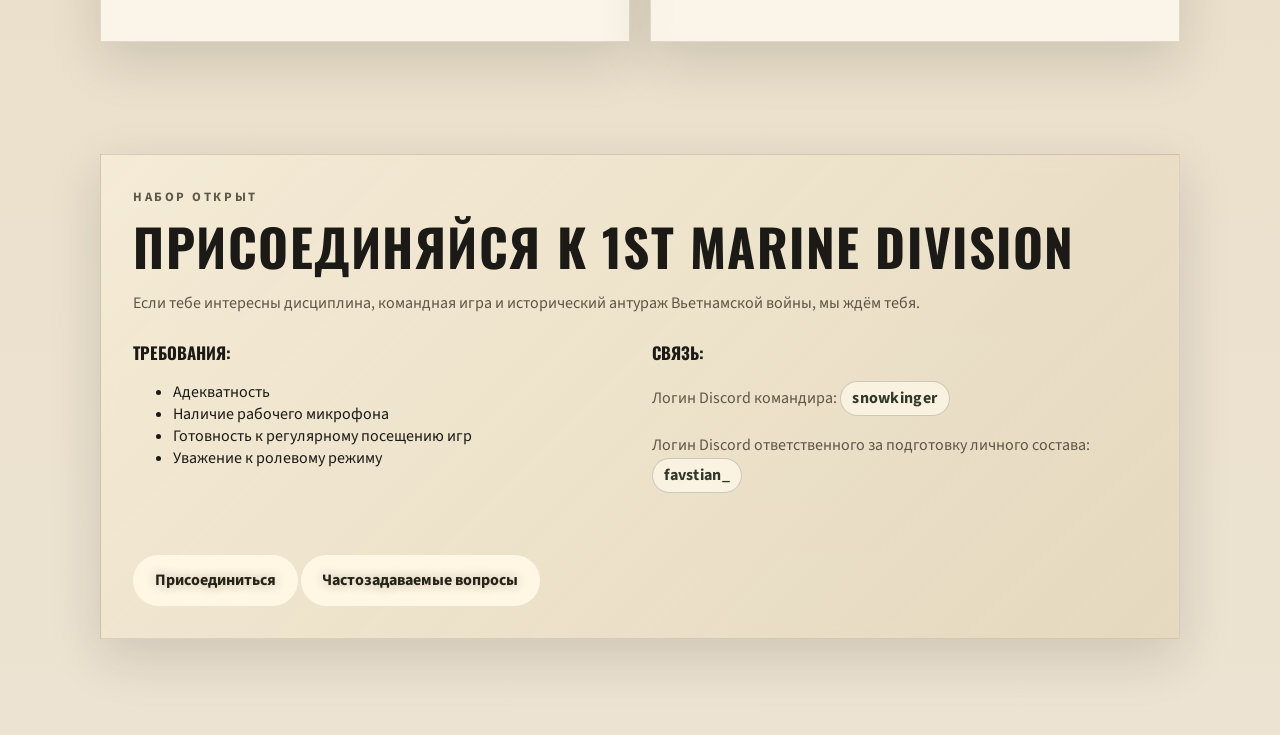
==== commit 3cce232f: "Changes" ====
--- a/index.html
+++ b/index.html
@@ -79,7 +79,7 @@
       <section class="section history-band" id="history">
         <div class="section-heading narrow">
           <p class="section-kicker">Историческая основа</p>
-          <h2>Проект, вдохновлённый реальными битвами</h2>
+          <h2>Проект, вдохновлённый реальными операциями</h2>
           <p>
             В основе проекта лежит образ взводов программы Корпуса морской пехоты США
             Combined Actions Program по контрпартизанской борьбе, проводившейся
@@ -211,7 +211,7 @@
         <p class="section-kicker">Набор открыт</p>
         <h2>Присоединяйся к 1st Marine Division</h2>
         <p>
-          Если тебе интересны дисциплина, командная игра и исторический антураж Вьетнамской войні, мы ждём тебя.
+          Если тебе интересны дисциплина, командная игра и исторический антураж Вьетнамской войны, мы ждём тебя.
         </p>
         <div class="join-details">
           <div>
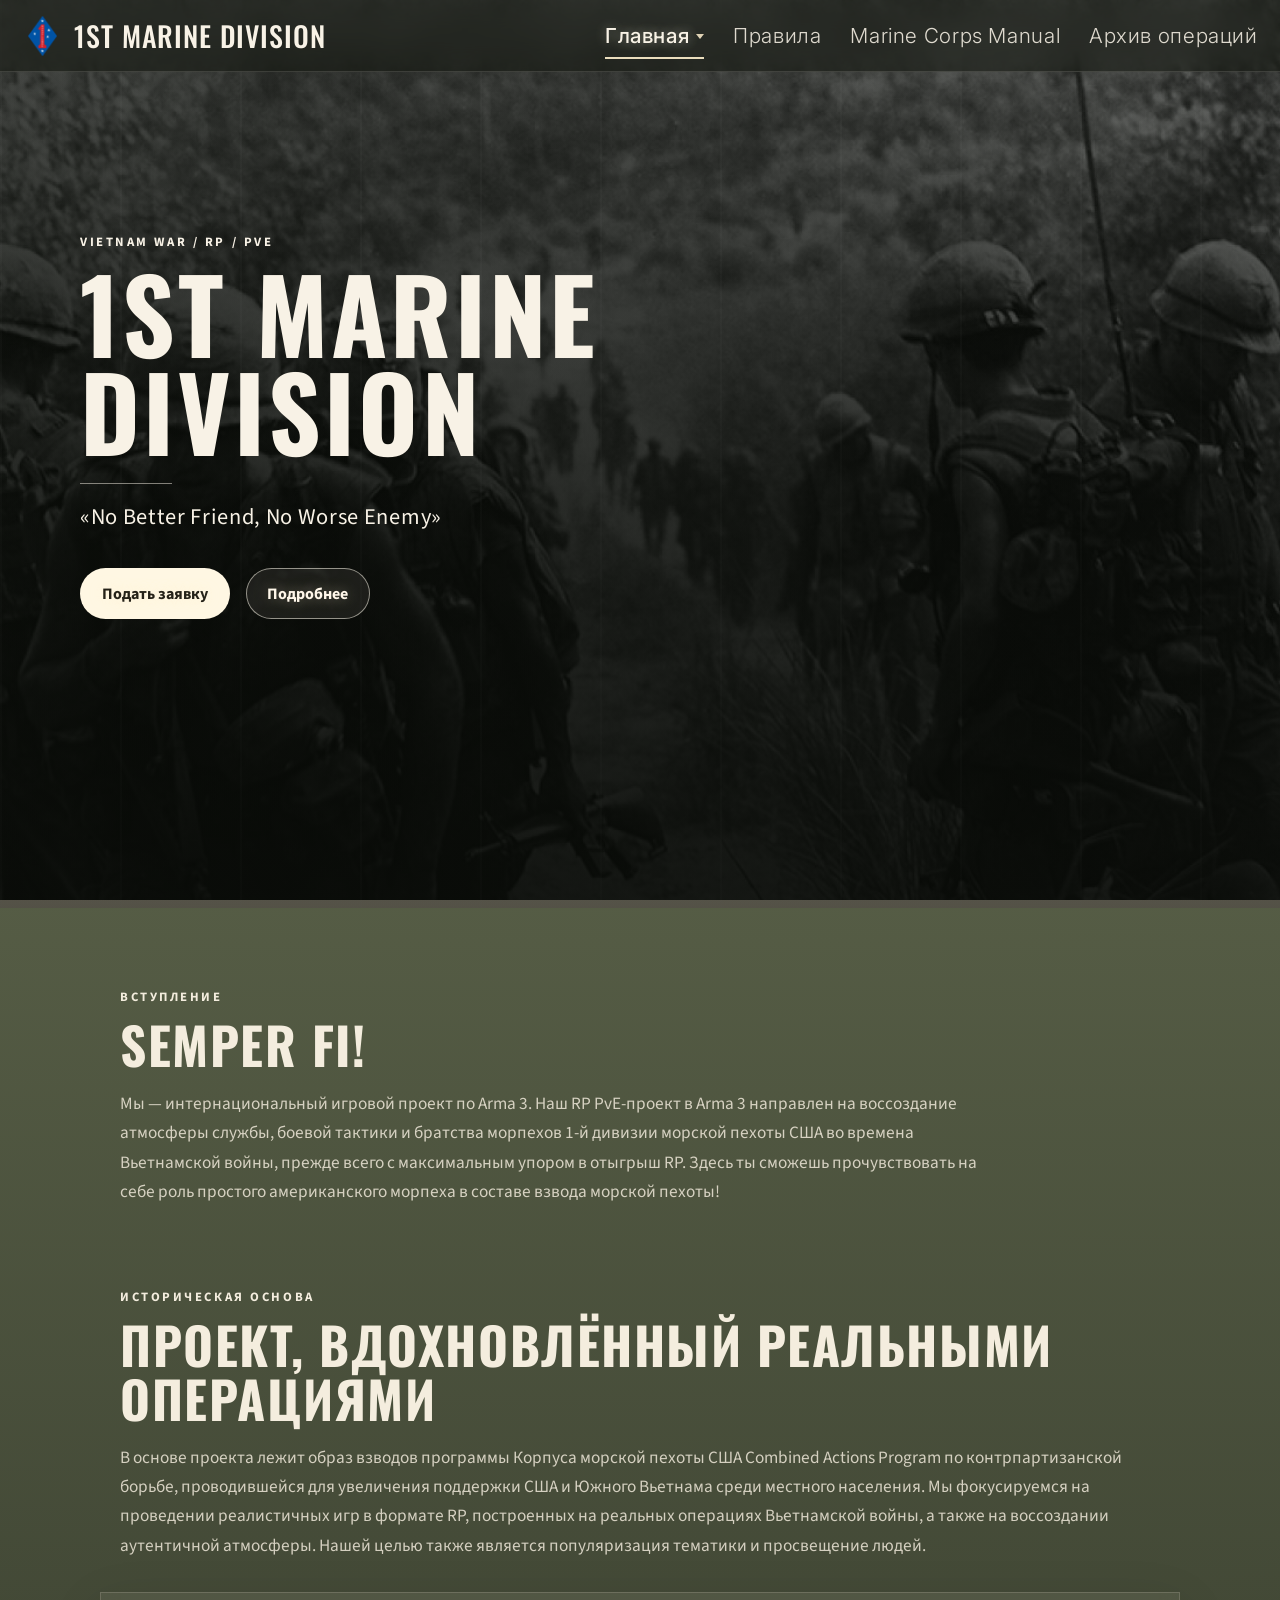
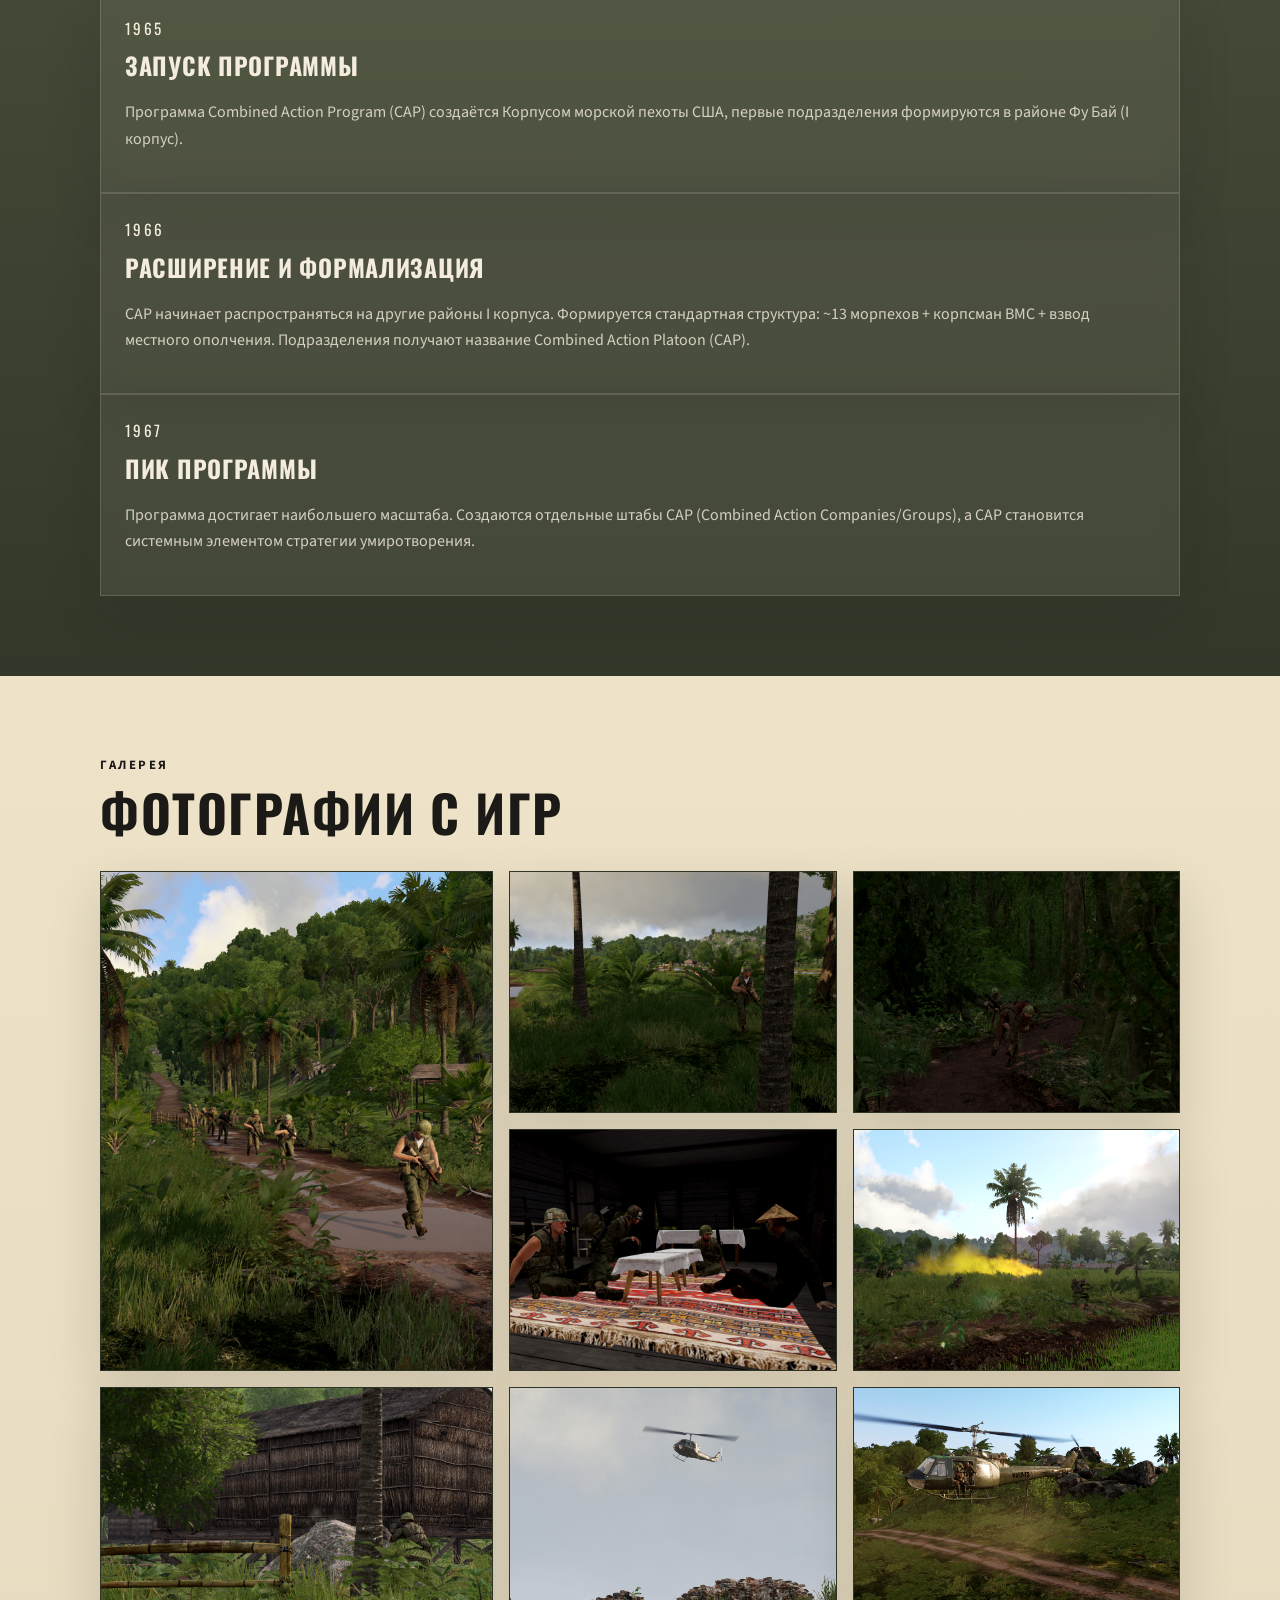
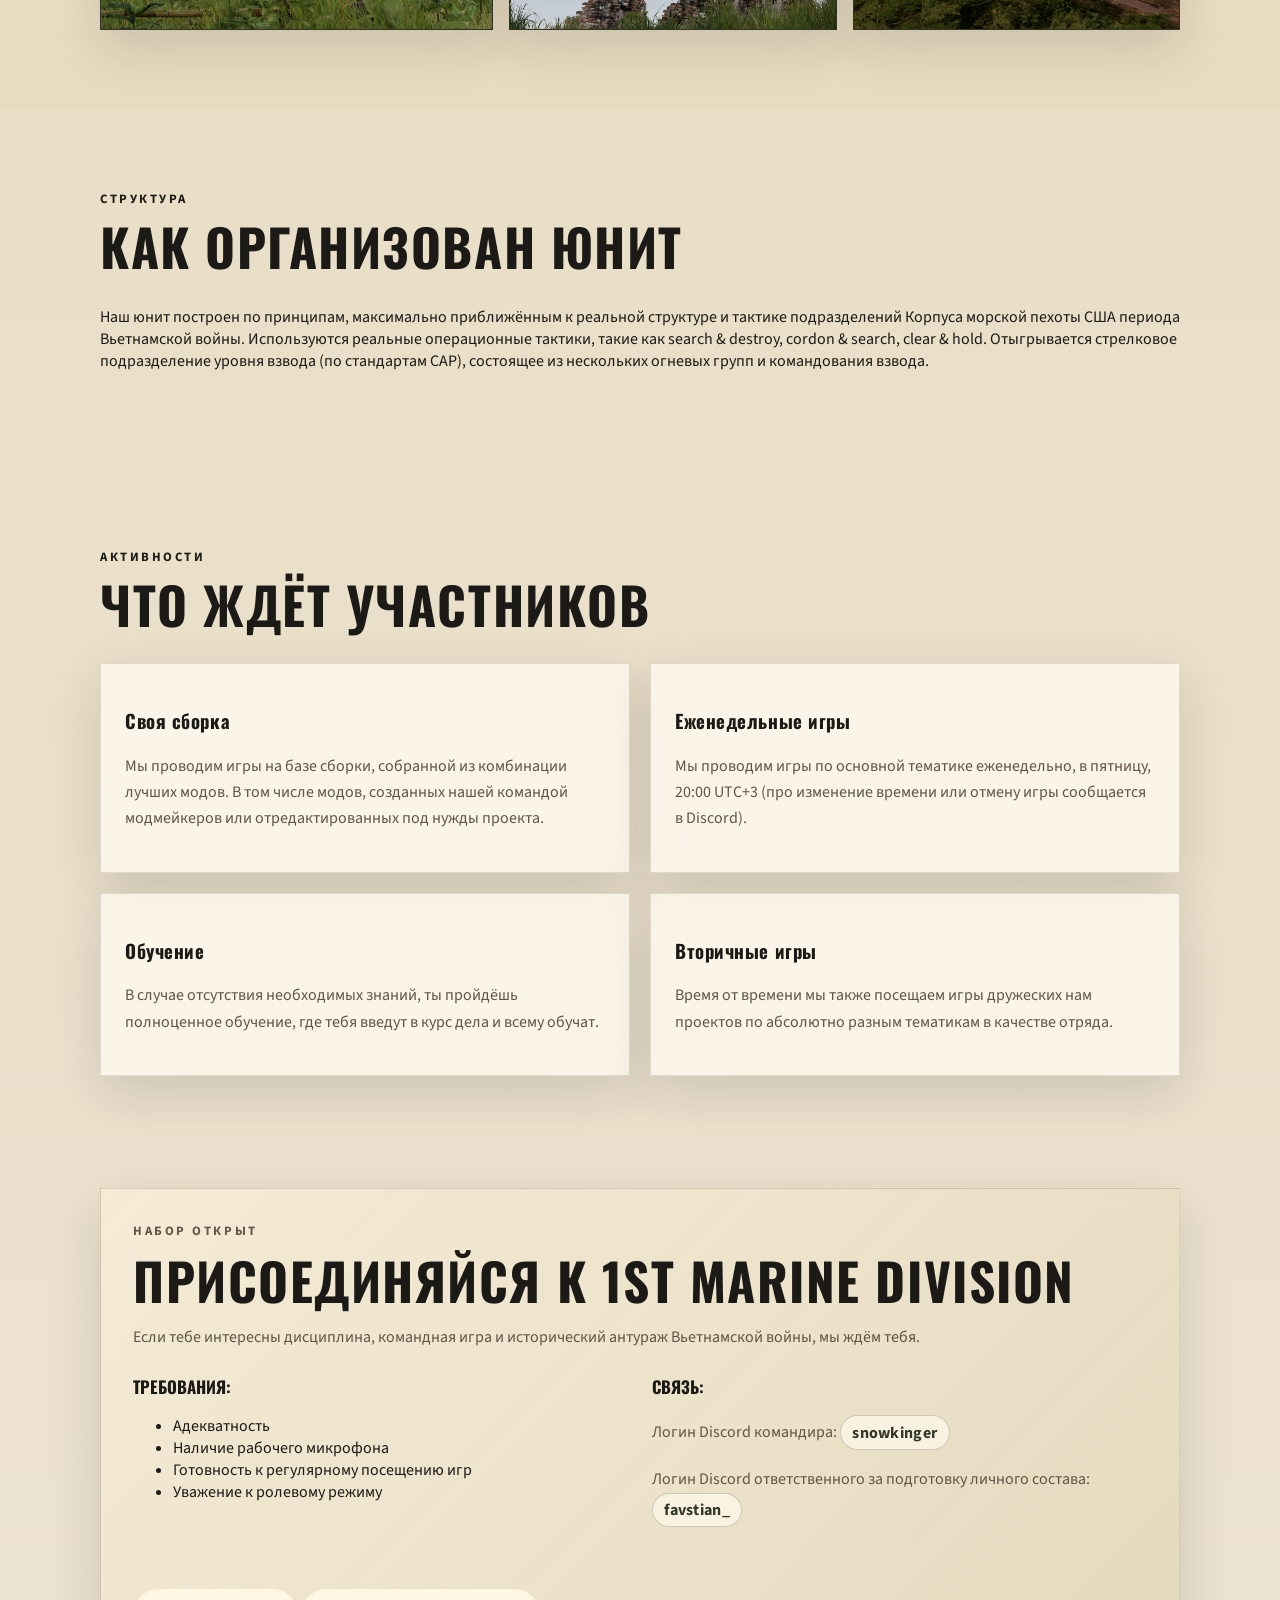
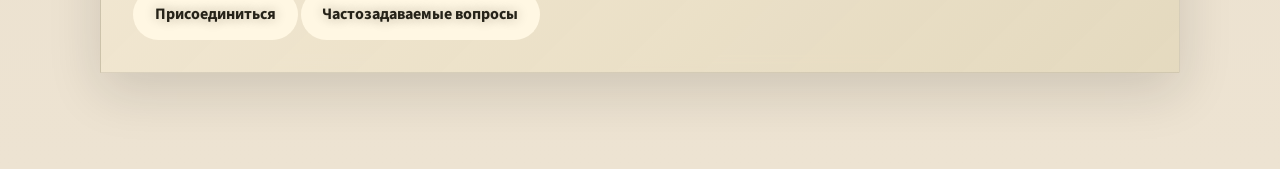
==== commit 3bbd121a: "Changes" ====
--- a/index.html
+++ b/index.html
@@ -131,44 +131,38 @@
       </section>
     </section>
 
-    <!--<section class="section unit-gallery" id="gallery">
+    <section class="section unit-gallery" id="gallery">
       <div class="section-heading">
         <p class="section-kicker">Галерея</p>
         <h2>Фотографии с игр</h2>
       </div>
       <div class="gallery-grid">
         <figure class="gallery-item gallery-item-large">
-          <img src="assets/images/20260515193637_1.jpg" alt="">
-        </figure>
-        <figure class="gallery-item">
-          <img src="assets/images/20DE491.jpg" alt="">
-        </figure>
-        <figure class="gallery-item">
-          <img src="assets/images/200EDD1.jpg" alt="">
-        </figure>
-        <figure class="gallery-item">
-          <img src="assets/images/207C771.jpg" alt="">
-        </figure>
-        <figure class="gallery-item">
-          <img src="assets/images/image1.png" alt="">
-        </figure>
-        <figure class="gallery-item gallery-item-large">
-          <img src="assets/images/image2.jpg" alt="">
-        </figure>
-        <figure class="gallery-item">
-          <img src="assets/images/image3.jpg" alt="">
-        </figure>
-        <figure class="gallery-item">
-          <img src="assets/images/image4.png" alt="">
-        </figure>
-        <figure class="gallery-item">
-          <img src="assets/images/image5.jpg" alt="">
-        </figure>
-        <figure class="gallery-item">
-          <img src="assets/images/image6.jpg" alt="">
-        </figure>
-      </div>
-    </section>-->
+          <img src="assets/images/vietnam1/1.png" alt="">
+        </figure>
+        <figure class="gallery-item">
+          <img src="assets/images/vietnam1/2.png" alt="">
+        </figure>
+        <figure class="gallery-item">
+          <img src="assets/images/vietnam1/3.png" alt="">
+        </figure>
+        <figure class="gallery-item">
+          <img src="assets/images/vietnam1/4.png" alt="">
+        </figure>
+        <figure class="gallery-item">
+          <img src="assets/images/vietnam1/5.png" alt="">
+        </figure>
+        <figure class="gallery-item">
+          <img src="assets/images/vietnam1/6.png" alt="">
+        </figure>
+        <figure class="gallery-item">
+          <img src="assets/images/vietnam1/7.png" alt="">
+        </figure>
+        <figure class="gallery-item">
+          <img src="assets/images/vietnam1/8.png" alt="">
+        </figure>
+      </div>
+    </section>
 
     <section class="section" id="structure">
       <div class="section-heading">
